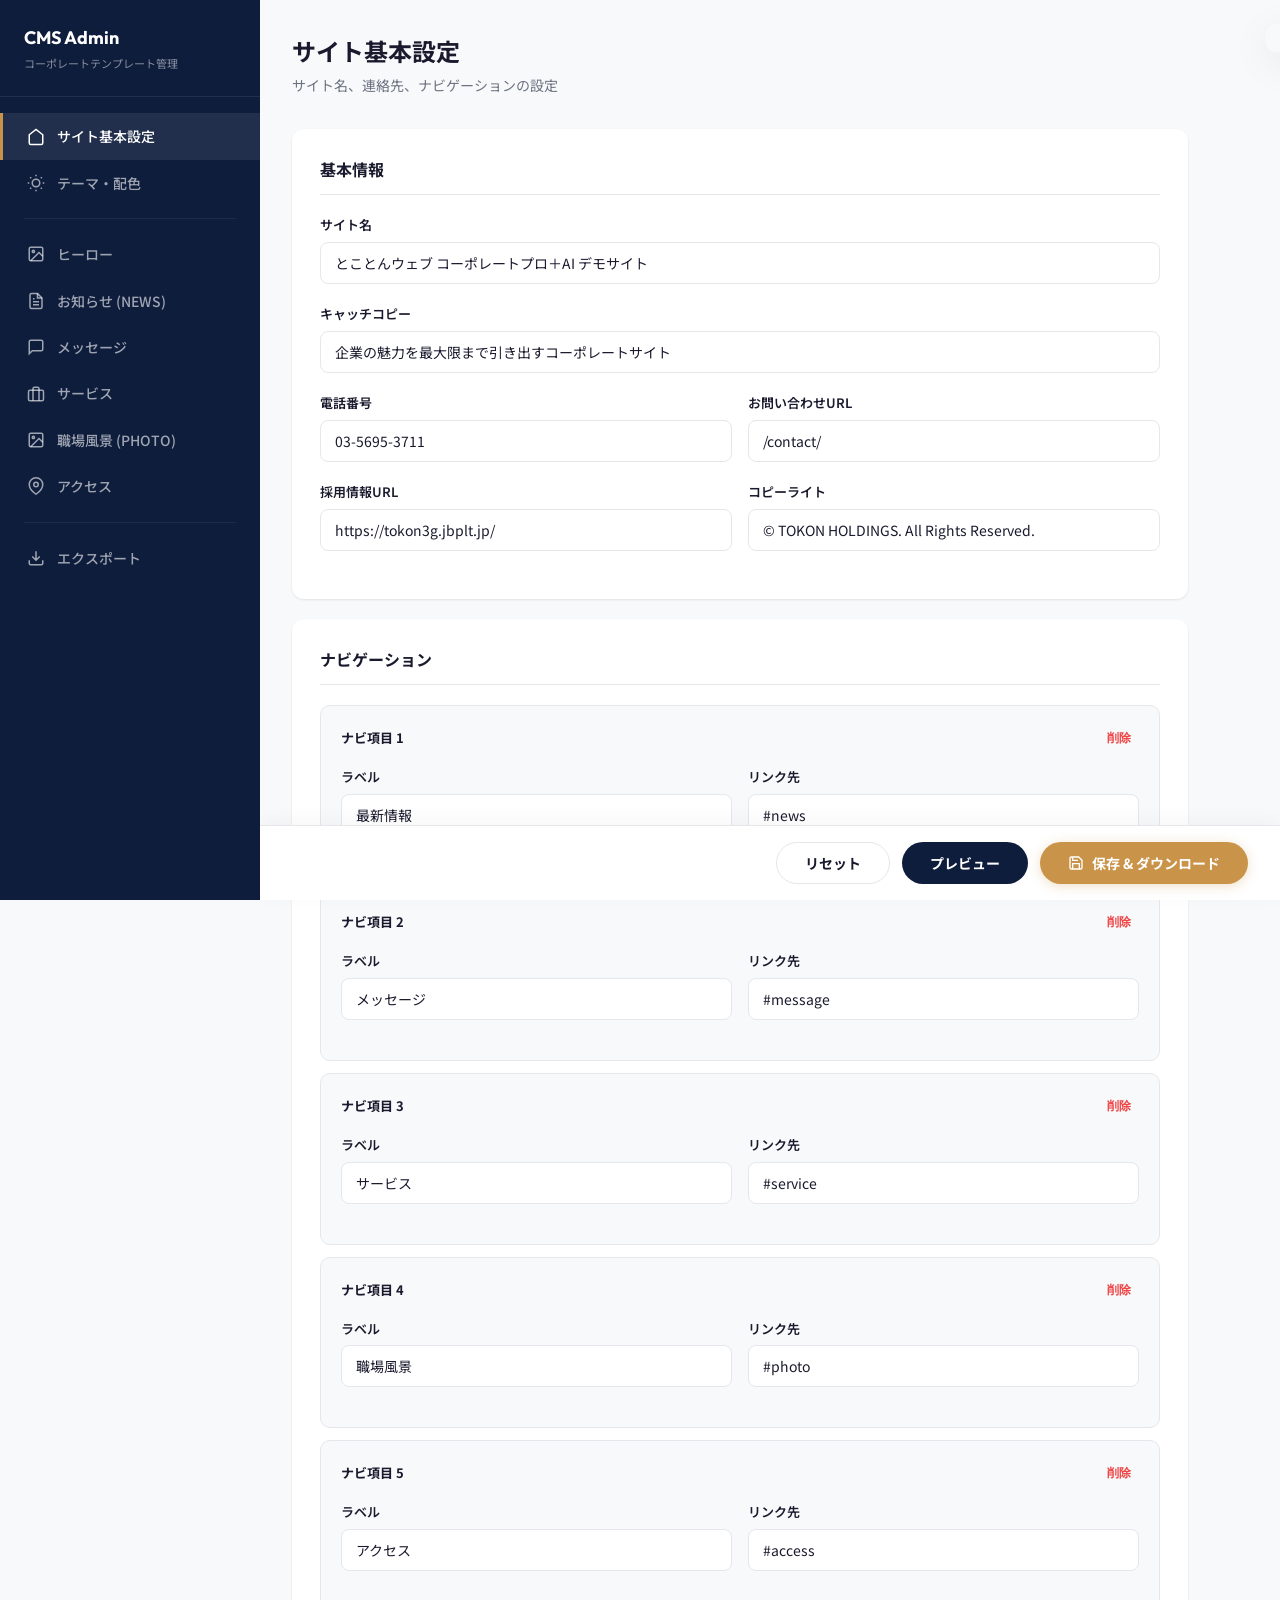
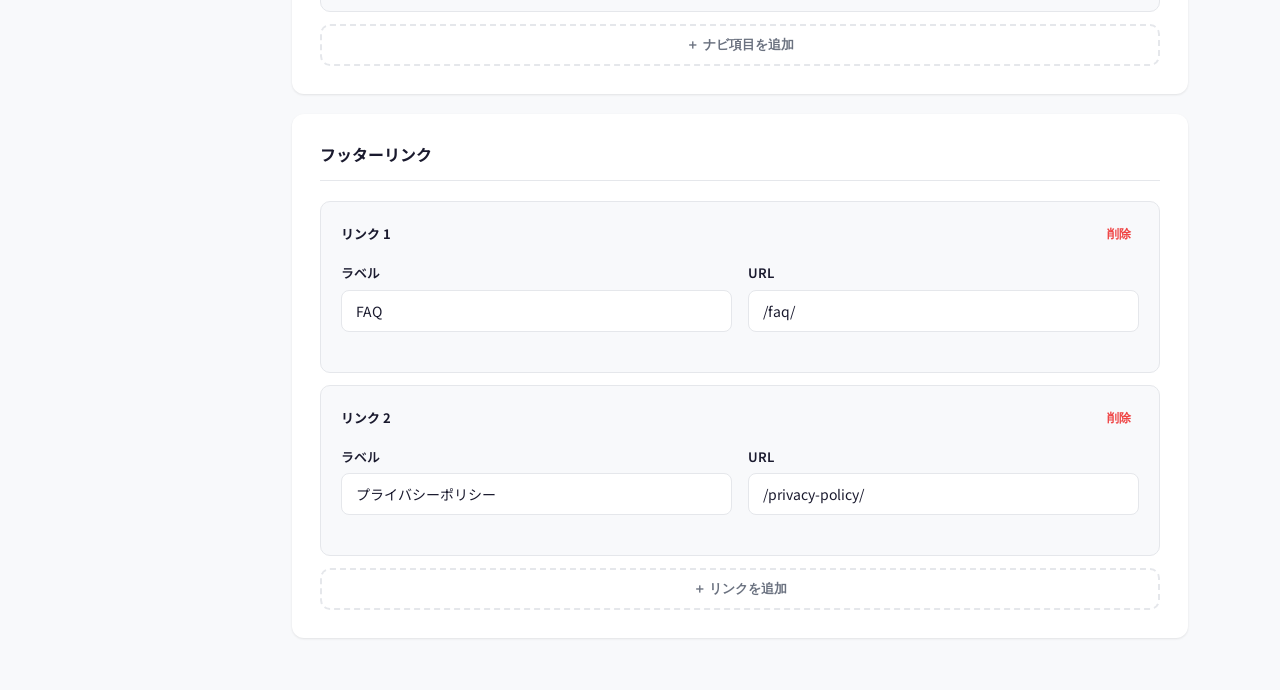
==== admin.html @ 1cb2be64 "Add files via upload" ====
<!DOCTYPE html>
<html lang="ja">
<head>
  <meta charset="UTF-8">
  <meta name="viewport" content="width=device-width, initial-scale=1.0">
  <title>CMS管理画面</title>
  <link rel="preconnect" href="https://fonts.googleapis.com">
  <link href="https://fonts.googleapis.com/css2?family=Outfit:wght@400;500;600;700&family=Noto+Sans+JP:wght@400;500;700&display=swap" rel="stylesheet">
  <style>
    :root {
      --cms-primary: #0f1d3d;
      --cms-accent: #c9944a;
      --cms-accent-light: #e4b87a;
      --cms-bg: #f8f9fb;
      --cms-card: #ffffff;
      --cms-border: #e5e7eb;
      --cms-text: #1a1a2e;
      --cms-text-light: #6b7280;
      --cms-success: #10b981;
      --cms-danger: #ef4444;
      --cms-radius: 12px;
      --cms-shadow: 0 1px 3px rgba(0,0,0,0.06), 0 1px 2px rgba(0,0,0,0.04);
      --cms-shadow-lg: 0 10px 40px rgba(0,0,0,0.08);
      --font: 'Noto Sans JP', sans-serif;
      --font-en: 'Outfit', sans-serif;
    }

    * { margin: 0; padding: 0; box-sizing: border-box; }

    body {
      font-family: var(--font);
      background: var(--cms-bg);
      color: var(--cms-text);
      line-height: 1.6;
    }

    /* Layout */
    .cms {
      display: flex;
      min-height: 100vh;
    }

    /* Sidebar */
    .cms__sidebar {
      width: 260px;
      background: var(--cms-primary);
      color: #fff;
      padding: 24px 0;
      position: fixed;
      top: 0;
      left: 0;
      bottom: 0;
      overflow-y: auto;
      z-index: 100;
    }

    .cms__sidebar-logo {
      padding: 0 24px 24px;
      border-bottom: 1px solid rgba(255,255,255,0.08);
      margin-bottom: 16px;
    }

    .cms__sidebar-logo h1 {
      font-family: var(--font-en);
      font-size: 18px;
      font-weight: 700;
    }

    .cms__sidebar-logo span {
      font-size: 11px;
      color: rgba(255,255,255,0.5);
      display: block;
      margin-top: 2px;
    }

    .cms__nav {
      list-style: none;
    }

    .cms__nav-item {
      display: flex;
      align-items: center;
      gap: 12px;
      padding: 12px 24px;
      color: rgba(255,255,255,0.6);
      font-size: 14px;
      font-weight: 500;
      cursor: pointer;
      transition: all 0.2s;
      border-left: 3px solid transparent;
    }

    .cms__nav-item:hover {
      color: rgba(255,255,255,0.9);
      background: rgba(255,255,255,0.04);
    }

    .cms__nav-item.active {
      color: #fff;
      background: rgba(255,255,255,0.08);
      border-left-color: var(--cms-accent);
    }

    .cms__nav-item svg {
      width: 18px;
      height: 18px;
      flex-shrink: 0;
    }

    .cms__nav-divider {
      height: 1px;
      background: rgba(255,255,255,0.06);
      margin: 12px 24px;
    }

    /* Main content */
    .cms__main {
      flex: 1;
      margin-left: 260px;
      padding: 32px;
      max-width: 960px;
    }

    .cms__page-header {
      margin-bottom: 32px;
    }

    .cms__page-title {
      font-size: 24px;
      font-weight: 700;
      color: var(--cms-text);
    }

    .cms__page-desc {
      font-size: 14px;
      color: var(--cms-text-light);
      margin-top: 4px;
    }

    /* Cards */
    .cms__card {
      background: var(--cms-card);
      border-radius: var(--cms-radius);
      box-shadow: var(--cms-shadow);
      padding: 28px;
      margin-bottom: 20px;
    }

    .cms__card-title {
      font-size: 16px;
      font-weight: 700;
      color: var(--cms-text);
      margin-bottom: 20px;
      padding-bottom: 12px;
      border-bottom: 1px solid var(--cms-border);
      display: flex;
      align-items: center;
      gap: 8px;
    }

    .cms__card-title .badge {
      font-size: 11px;
      font-weight: 600;
      padding: 2px 8px;
      border-radius: 100px;
      background: rgba(201,148,74,0.1);
      color: var(--cms-accent);
    }

    /* Form elements */
    .cms__field {
      margin-bottom: 20px;
    }

    .cms__field:last-child {
      margin-bottom: 0;
    }

    .cms__label {
      display: block;
      font-size: 13px;
      font-weight: 600;
      color: var(--cms-text);
      margin-bottom: 6px;
    }

    .cms__label-hint {
      font-weight: 400;
      color: var(--cms-text-light);
      font-size: 12px;
      margin-left: 8px;
    }

    .cms__input {
      width: 100%;
      padding: 10px 14px;
      border: 1px solid var(--cms-border);
      border-radius: 8px;
      font-family: var(--font);
      font-size: 14px;
      color: var(--cms-text);
      background: #fff;
      transition: border-color 0.2s, box-shadow 0.2s;
      outline: none;
    }

    .cms__input:focus {
      border-color: var(--cms-accent);
      box-shadow: 0 0 0 3px rgba(201,148,74,0.12);
    }

    .cms__input--color {
      padding: 4px;
      width: 60px;
      height: 40px;
      border-radius: 8px;
      cursor: pointer;
    }

    .cms__color-group {
      display: flex;
      align-items: center;
      gap: 12px;
    }

    .cms__color-group .cms__input--text {
      flex: 1;
      font-family: var(--font-en);
      font-size: 13px;
    }

    textarea.cms__input {
      min-height: 100px;
      resize: vertical;
      line-height: 1.8;
    }

    .cms__input-row {
      display: grid;
      grid-template-columns: 1fr 1fr;
      gap: 16px;
    }

    /* Repeater (for lists like news, services, offices) */
    .cms__repeater-item {
      background: var(--cms-bg);
      border: 1px solid var(--cms-border);
      border-radius: 10px;
      padding: 20px;
      margin-bottom: 12px;
      position: relative;
    }

    .cms__repeater-item .cms__repeater-header {
      display: flex;
      justify-content: space-between;
      align-items: center;
      margin-bottom: 16px;
    }

    .cms__repeater-item .cms__repeater-label {
      font-size: 13px;
      font-weight: 700;
      color: var(--cms-text);
    }

    .cms__repeater-remove {
      background: none;
      border: none;
      color: var(--cms-danger);
      font-size: 12px;
      font-weight: 600;
      cursor: pointer;
      padding: 4px 8px;
      border-radius: 6px;
      transition: background 0.2s;
    }

    .cms__repeater-remove:hover {
      background: rgba(239,68,68,0.08);
    }

    .cms__add-btn {
      display: inline-flex;
      align-items: center;
      gap: 6px;
      padding: 10px 20px;
      border: 2px dashed var(--cms-border);
      border-radius: 10px;
      background: none;
      color: var(--cms-text-light);
      font-size: 13px;
      font-weight: 600;
      cursor: pointer;
      transition: all 0.2s;
      width: 100%;
      justify-content: center;
    }

    .cms__add-btn:hover {
      border-color: var(--cms-accent);
      color: var(--cms-accent);
      background: rgba(201,148,74,0.04);
    }

    /* Action buttons */
    .cms__actions {
      position: fixed;
      bottom: 0;
      left: 260px;
      right: 0;
      background: #fff;
      border-top: 1px solid var(--cms-border);
      padding: 16px 32px;
      display: flex;
      gap: 12px;
      justify-content: flex-end;
      z-index: 50;
      box-shadow: 0 -4px 20px rgba(0,0,0,0.04);
    }

    .cms__btn {
      padding: 10px 28px;
      border: none;
      border-radius: 100px;
      font-family: var(--font);
      font-size: 14px;
      font-weight: 700;
      cursor: pointer;
      transition: all 0.2s;
      display: inline-flex;
      align-items: center;
      gap: 8px;
    }

    .cms__btn--primary {
      background: var(--cms-accent);
      color: #fff;
      box-shadow: 0 2px 12px rgba(201,148,74,0.3);
    }

    .cms__btn--primary:hover {
      background: var(--cms-accent-light);
      transform: translateY(-1px);
    }

    .cms__btn--secondary {
      background: var(--cms-primary);
      color: #fff;
    }

    .cms__btn--secondary:hover {
      opacity: 0.9;
    }

    .cms__btn--outline {
      background: #fff;
      color: var(--cms-text);
      border: 1px solid var(--cms-border);
    }

    .cms__btn--outline:hover {
      border-color: var(--cms-text-light);
    }

    /* Toast */
    .cms__toast {
      position: fixed;
      top: 24px;
      right: 24px;
      padding: 14px 24px;
      border-radius: 10px;
      font-size: 14px;
      font-weight: 600;
      z-index: 9999;
      transform: translateX(120%);
      transition: transform 0.3s cubic-bezier(0.34, 1.56, 0.64, 1);
      box-shadow: var(--cms-shadow-lg);
    }

    .cms__toast.is-visible {
      transform: translateX(0);
    }

    .cms__toast--success {
      background: var(--cms-success);
      color: #fff;
    }

    .cms__toast--error {
      background: var(--cms-danger);
      color: #fff;
    }

    /* Page sections (hidden by default) */
    .cms__page {
      display: none;
      padding-bottom: 80px;
    }

    .cms__page.active {
      display: block;
    }

    /* Preview tag */
    .cms__preview-note {
      background: rgba(201,148,74,0.08);
      border: 1px solid rgba(201,148,74,0.2);
      border-radius: 10px;
      padding: 14px 20px;
      font-size: 13px;
      color: var(--cms-accent);
      margin-bottom: 24px;
      display: flex;
      align-items: center;
      gap: 8px;
    }

    /* Responsive */
    @media (max-width: 768px) {
      .cms__sidebar {
        width: 100%;
        position: relative;
        padding: 16px 0;
      }
      .cms__main {
        margin-left: 0;
        padding: 20px;
      }
      .cms__actions {
        left: 0;
      }
      .cms__input-row {
        grid-template-columns: 1fr;
      }
    }
  </style>
</head>
<body>

  <div class="cms">
    <!-- Sidebar -->
    <aside class="cms__sidebar">
      <div class="cms__sidebar-logo">
        <h1>CMS Admin</h1>
        <span>コーポレートテンプレート管理</span>
      </div>
      <ul class="cms__nav" id="cmsNav">
        <li class="cms__nav-item active" data-page="site">
          <svg viewBox="0 0 24 24" fill="none" stroke="currentColor" stroke-width="2"><path d="M3 9l9-7 9 7v11a2 2 0 01-2 2H5a2 2 0 01-2-2z"/></svg>
          サイト基本設定
        </li>
        <li class="cms__nav-item" data-page="theme">
          <svg viewBox="0 0 24 24" fill="none" stroke="currentColor" stroke-width="2"><circle cx="12" cy="12" r="5"/><path d="M12 1v2M12 21v2M4.22 4.22l1.42 1.42M18.36 18.36l1.42 1.42M1 12h2M21 12h2M4.22 19.78l1.42-1.42M18.36 5.64l1.42-1.42"/></svg>
          テーマ・配色
        </li>
        <div class="cms__nav-divider"></div>
        <li class="cms__nav-item" data-page="hero">
          <svg viewBox="0 0 24 24" fill="none" stroke="currentColor" stroke-width="2"><rect x="3" y="3" width="18" height="18" rx="2"/><circle cx="8.5" cy="8.5" r="1.5"/><path d="M21 15l-5-5L5 21"/></svg>
          ヒーロー
        </li>
        <li class="cms__nav-item" data-page="news">
          <svg viewBox="0 0 24 24" fill="none" stroke="currentColor" stroke-width="2"><path d="M14 2H6a2 2 0 00-2 2v16a2 2 0 002 2h12a2 2 0 002-2V8z"/><path d="M14 2v6h6M16 13H8M16 17H8M10 9H8"/></svg>
          お知らせ (NEWS)
        </li>
        <li class="cms__nav-item" data-page="message">
          <svg viewBox="0 0 24 24" fill="none" stroke="currentColor" stroke-width="2"><path d="M21 15a2 2 0 01-2 2H7l-4 4V5a2 2 0 012-2h14a2 2 0 012 2z"/></svg>
          メッセージ
        </li>
        <li class="cms__nav-item" data-page="service">
          <svg viewBox="0 0 24 24" fill="none" stroke="currentColor" stroke-width="2"><rect x="2" y="7" width="20" height="14" rx="2"/><path d="M16 21V5a2 2 0 00-2-2h-4a2 2 0 00-2 2v16"/></svg>
          サービス
        </li>
        <li class="cms__nav-item" data-page="photo">
          <svg viewBox="0 0 24 24" fill="none" stroke="currentColor" stroke-width="2"><rect x="3" y="3" width="18" height="18" rx="2"/><circle cx="8.5" cy="8.5" r="1.5"/><path d="M21 15l-5-5L5 21"/></svg>
          職場風景 (PHOTO)
        </li>
        <li class="cms__nav-item" data-page="access">
          <svg viewBox="0 0 24 24" fill="none" stroke="currentColor" stroke-width="2"><path d="M21 10c0 7-9 13-9 13s-9-6-9-13a9 9 0 0118 0z"/><circle cx="12" cy="10" r="3"/></svg>
          アクセス
        </li>
        <div class="cms__nav-divider"></div>
        <li class="cms__nav-item" data-page="export">
          <svg viewBox="0 0 24 24" fill="none" stroke="currentColor" stroke-width="2"><path d="M21 15v4a2 2 0 01-2 2H5a2 2 0 01-2-2v-4M7 10l5 5 5-5M12 15V3"/></svg>
          エクスポート
        </li>
      </ul>
    </aside>

    <!-- Main Content -->
    <main class="cms__main" id="cmsMain"></main>

    <!-- Action bar -->
    <div class="cms__actions">
      <button class="cms__btn cms__btn--outline" onclick="resetData()">リセット</button>
      <button class="cms__btn cms__btn--secondary" onclick="previewSite()">プレビュー</button>
      <button class="cms__btn cms__btn--primary" onclick="saveData()">
        <svg width="16" height="16" viewBox="0 0 24 24" fill="none" stroke="currentColor" stroke-width="2"><path d="M19 21H5a2 2 0 01-2-2V5a2 2 0 012-2h11l5 5v11a2 2 0 01-2 2z"/><path d="M17 21v-8H7v8M7 3v5h8"/></svg>
        保存 &amp; ダウンロード
      </button>
    </div>
  </div>

  <!-- Toast -->
  <div class="cms__toast" id="toast"></div>

  <script>
    // ==========================================
    // State
    // ==========================================
    let config = {};
    let content = {};

    // ==========================================
    // Init
    // ==========================================
    async function init() {
      try {
        config = await fetch('config.json').then(r => r.json());
        content = await fetch('content.json').then(r => r.json());
      } catch (e) {
        // Defaults if files not found
        config = getDefaultConfig();
        content = getDefaultContent();
      }
      renderCurrentPage();
      initNav();
    }

    function getDefaultConfig() {
      return {
        site: { title: '', tagline: '', phone: '', contactUrl: '', recruitUrl: '', copyright: '' },
        theme: { primaryColor: '#0f1d3d', primaryLight: '#1e3a6e', accentColor: '#c9944a', textColor: '#1a1a2e', bgColor: '#ffffff' },
        nav: [],
        footer: { links: [] }
      };
    }

    function getDefaultContent() {
      return {
        hero: { image: '' },
        news: { titleEn: 'NEWS', titleJa: '最新情報', listUrl: '/news/', items: [] },
        message: { titleEn: 'MESSAGE', titleJa: 'メッセージ', image: '', heading: '', body: '', values: [], buttons: [] },
        service: { titleEn: 'SERVICE', titleJa: 'サービス', items: [] },
        photo: { titleEn: 'PHOTO', titleJa: '職場風景', images: [] },
        access: { titleEn: 'ACCESS', titleJa: 'アクセス', offices: [], note: '' }
      };
    }

    // ==========================================
    // Navigation
    // ==========================================
    function initNav() {
      document.querySelectorAll('.cms__nav-item').forEach(item => {
        item.addEventListener('click', () => {
          document.querySelectorAll('.cms__nav-item').forEach(i => i.classList.remove('active'));
          item.classList.add('active');
          renderCurrentPage();
        });
      });
    }

    function getCurrentPage() {
      const active = document.querySelector('.cms__nav-item.active');
      return active ? active.dataset.page : 'site';
    }

    function renderCurrentPage() {
      const page = getCurrentPage();
      const main = document.getElementById('cmsMain');
      const renderers = {
        site: renderSitePage,
        theme: renderThemePage,
        hero: renderHeroPage,
        news: renderNewsPage,
        message: renderMessagePage,
        service: renderServicePage,
        photo: renderPhotoPage,
        access: renderAccessPage,
        export: renderExportPage
      };
      main.innerHTML = '';
      if (renderers[page]) renderers[page](main);
    }

    // ==========================================
    // Page Renderers
    // ==========================================

    function renderSitePage(el) {
      el.innerHTML = `
        <div class="cms__page-header">
          <h2 class="cms__page-title">サイト基本設定</h2>
          <p class="cms__page-desc">サイト名、連絡先、ナビゲーションの設定</p>
        </div>
        <div class="cms__card">
          <div class="cms__card-title">基本情報</div>
          <div class="cms__field">
            <label class="cms__label">サイト名</label>
            <input class="cms__input" type="text" value="${esc(config.site.title)}" onchange="config.site.title=this.value">
          </div>
          <div class="cms__field">
            <label class="cms__label">キャッチコピー</label>
            <input class="cms__input" type="text" value="${esc(config.site.tagline)}" onchange="config.site.tagline=this.value">
          </div>
          <div class="cms__input-row">
            <div class="cms__field">
              <label class="cms__label">電話番号</label>
              <input class="cms__input" type="text" value="${esc(config.site.phone)}" onchange="config.site.phone=this.value">
            </div>
            <div class="cms__field">
              <label class="cms__label">お問い合わせURL</label>
              <input class="cms__input" type="text" value="${esc(config.site.contactUrl)}" onchange="config.site.contactUrl=this.value">
            </div>
          </div>
          <div class="cms__input-row">
            <div class="cms__field">
              <label class="cms__label">採用情報URL</label>
              <input class="cms__input" type="text" value="${esc(config.site.recruitUrl)}" onchange="config.site.recruitUrl=this.value">
            </div>
            <div class="cms__field">
              <label class="cms__label">コピーライト</label>
              <input class="cms__input" type="text" value="${esc(config.site.copyright)}" onchange="config.site.copyright=this.value">
            </div>
          </div>
        </div>
        <div class="cms__card">
          <div class="cms__card-title">ナビゲーション</div>
          <div id="navRepeater">${config.nav.map((n, i) => navItemHTML(n, i)).join('')}</div>
          <button class="cms__add-btn" onclick="addNavItem()">＋ ナビ項目を追加</button>
        </div>
        <div class="cms__card">
          <div class="cms__card-title">フッターリンク</div>
          <div id="footerRepeater">${config.footer.links.map((l, i) => footerLinkHTML(l, i)).join('')}</div>
          <button class="cms__add-btn" onclick="addFooterLink()">＋ リンクを追加</button>
        </div>
      `;
    }

    function renderThemePage(el) {
      const t = config.theme;
      el.innerHTML = `
        <div class="cms__page-header">
          <h2 class="cms__page-title">テーマ・配色</h2>
          <p class="cms__page-desc">カラーテーマとフォントの設定</p>
        </div>
        <div class="cms__preview-note">
          💡 色を変更すると、サイト全体のテーマカラーが一括で変わります
        </div>
        <div class="cms__card">
          <div class="cms__card-title">メインカラー</div>
          ${colorField('プライマリーカラー', 'primaryColor', t.primaryColor)}
          ${colorField('プライマリー（ライト）', 'primaryLight', t.primaryLight)}
          ${colorField('アクセントカラー', 'accentColor', t.accentColor)}
        </div>
        <div class="cms__card">
          <div class="cms__card-title">テキスト・背景</div>
          ${colorField('テキストカラー', 'textColor', t.textColor)}
          ${colorField('テキスト（サブ）', 'textLight', t.textLight || '#6b7280')}
          ${colorField('背景色', 'bgColor', t.bgColor)}
          ${colorField('背景色（セクション）', 'bgLight', t.bgLight || '#f5f5f5')}
          ${colorField('ダーク背景', 'bgDark', t.bgDark || '#0f1d3d')}
        </div>
      `;
    }

    function renderHeroPage(el) {
      el.innerHTML = `
        <div class="cms__page-header">
          <h2 class="cms__page-title">ヒーローセクション</h2>
          <p class="cms__page-desc">メインビジュアルの画像設定</p>
        </div>
        <div class="cms__card">
          <div class="cms__card-title">ヒーロー画像</div>
          <div class="cms__field">
            <label class="cms__label">画像URL</label>
            <input class="cms__input" type="text" value="${esc(content.hero.image)}" onchange="content.hero.image=this.value">
          </div>
        </div>
      `;
    }

    function renderNewsPage(el) {
      const n = content.news;
      el.innerHTML = `
        <div class="cms__page-header">
          <h2 class="cms__page-title">お知らせ (NEWS)</h2>
          <p class="cms__page-desc">最新情報セクションの管理</p>
        </div>
        <div class="cms__card">
          <div class="cms__card-title">セクション設定</div>
          <div class="cms__input-row">
            <div class="cms__field">
              <label class="cms__label">英語タイトル</label>
              <input class="cms__input" type="text" value="${esc(n.titleEn)}" onchange="content.news.titleEn=this.value">
            </div>
            <div class="cms__field">
              <label class="cms__label">日本語タイトル</label>
              <input class="cms__input" type="text" value="${esc(n.titleJa)}" onchange="content.news.titleJa=this.value">
            </div>
          </div>
          <div class="cms__field">
            <label class="cms__label">一覧ページURL</label>
            <input class="cms__input" type="text" value="${esc(n.listUrl)}" onchange="content.news.listUrl=this.value">
          </div>
        </div>
        <div class="cms__card">
          <div class="cms__card-title">お知らせ一覧</div>
          <div id="newsRepeater">${n.items.map((item, i) => newsItemHTML(item, i)).join('')}</div>
          <button class="cms__add-btn" onclick="addNewsItem()">＋ お知らせを追加</button>
        </div>
      `;
    }

    function renderMessagePage(el) {
      const m = content.message;
      el.innerHTML = `
        <div class="cms__page-header">
          <h2 class="cms__page-title">メッセージ</h2>
          <p class="cms__page-desc">代表メッセージ・Vision・Missionの編集</p>
        </div>
        <div class="cms__card">
          <div class="cms__card-title">セクション設定</div>
          <div class="cms__input-row">
            <div class="cms__field">
              <label class="cms__label">英語タイトル</label>
              <input class="cms__input" type="text" value="${esc(m.titleEn)}" onchange="content.message.titleEn=this.value">
            </div>
            <div class="cms__field">
              <label class="cms__label">日本語タイトル</label>
              <input class="cms__input" type="text" value="${esc(m.titleJa)}" onchange="content.message.titleJa=this.value">
            </div>
          </div>
        </div>
        <div class="cms__card">
          <div class="cms__card-title">メッセージ本文</div>
          <div class="cms__field">
            <label class="cms__label">画像URL</label>
            <input class="cms__input" type="text" value="${esc(m.image)}" onchange="content.message.image=this.value">
          </div>
          <div class="cms__field">
            <label class="cms__label">見出し</label>
            <input class="cms__input" type="text" value="${esc(m.heading)}" onchange="content.message.heading=this.value">
          </div>
          <div class="cms__field">
            <label class="cms__label">本文 <span class="cms__label-hint">改行で段落分け</span></label>
            <textarea class="cms__input" onchange="content.message.body=this.value">${esc(m.body)}</textarea>
          </div>
        </div>
        <div class="cms__card">
          <div class="cms__card-title">Vision / Mission</div>
          <div id="valuesRepeater">${m.values.map((v, i) => valueItemHTML(v, i)).join('')}</div>
          <button class="cms__add-btn" onclick="addValueItem()">＋ 項目を追加</button>
        </div>
        <div class="cms__card">
          <div class="cms__card-title">ボタン</div>
          <div id="msgBtnRepeater">${m.buttons.map((b, i) => msgBtnHTML(b, i)).join('')}</div>
          <button class="cms__add-btn" onclick="addMsgBtn()">＋ ボタンを追加</button>
        </div>
      `;
    }

    function renderServicePage(el) {
      const s = content.service;
      el.innerHTML = `
        <div class="cms__page-header">
          <h2 class="cms__page-title">サービス</h2>
          <p class="cms__page-desc">サービスカードの管理</p>
        </div>
        <div class="cms__card">
          <div class="cms__card-title">セクション設定</div>
          <div class="cms__input-row">
            <div class="cms__field">
              <label class="cms__label">英語タイトル</label>
              <input class="cms__input" type="text" value="${esc(s.titleEn)}" onchange="content.service.titleEn=this.value">
            </div>
            <div class="cms__field">
              <label class="cms__label">日本語タイトル</label>
              <input class="cms__input" type="text" value="${esc(s.titleJa)}" onchange="content.service.titleJa=this.value">
            </div>
          </div>
        </div>
        <div class="cms__card">
          <div class="cms__card-title">サービス一覧</div>
          <div id="serviceRepeater">${s.items.map((item, i) => serviceItemHTML(item, i)).join('')}</div>
          <button class="cms__add-btn" onclick="addServiceItem()">＋ サービスを追加</button>
        </div>
      `;
    }

    function renderPhotoPage(el) {
      const p = content.photo;
      el.innerHTML = `
        <div class="cms__page-header">
          <h2 class="cms__page-title">職場風景 (PHOTO)</h2>
          <p class="cms__page-desc">ギャラリー画像の管理</p>
        </div>
        <div class="cms__card">
          <div class="cms__card-title">セクション設定</div>
          <div class="cms__input-row">
            <div class="cms__field">
              <label class="cms__label">英語タイトル</label>
              <input class="cms__input" type="text" value="${esc(p.titleEn)}" onchange="content.photo.titleEn=this.value">
            </div>
            <div class="cms__field">
              <label class="cms__label">日本語タイトル</label>
              <input class="cms__input" type="text" value="${esc(p.titleJa)}" onchange="content.photo.titleJa=this.value">
            </div>
          </div>
        </div>
        <div class="cms__card">
          <div class="cms__card-title">写真一覧</div>
          <div id="photoRepeater">${p.images.map((img, i) => photoItemHTML(img, i)).join('')}</div>
          <button class="cms__add-btn" onclick="addPhotoItem()">＋ 写真を追加</button>
        </div>
      `;
    }

    function renderAccessPage(el) {
      const a = content.access;
      el.innerHTML = `
        <div class="cms__page-header">
          <h2 class="cms__page-title">アクセス</h2>
          <p class="cms__page-desc">オフィス情報とマップの管理</p>
        </div>
        <div class="cms__card">
          <div class="cms__card-title">セクション設定</div>
          <div class="cms__input-row">
            <div class="cms__field">
              <label class="cms__label">英語タイトル</label>
              <input class="cms__input" type="text" value="${esc(a.titleEn)}" onchange="content.access.titleEn=this.value">
            </div>
            <div class="cms__field">
              <label class="cms__label">日本語タイトル</label>
              <input class="cms__input" type="text" value="${esc(a.titleJa)}" onchange="content.access.titleJa=this.value">
            </div>
          </div>
          <div class="cms__field">
            <label class="cms__label">注意書き</label>
            <textarea class="cms__input" onchange="content.access.note=this.value">${esc(a.note)}</textarea>
          </div>
        </div>
        <div class="cms__card">
          <div class="cms__card-title">オフィス一覧</div>
          <div id="accessRepeater">${a.offices.map((o, i) => officeItemHTML(o, i)).join('')}</div>
          <button class="cms__add-btn" onclick="addOfficeItem()">＋ オフィスを追加</button>
        </div>
      `;
    }

    function renderExportPage(el) {
      el.innerHTML = `
        <div class="cms__page-header">
          <h2 class="cms__page-title">エクスポート</h2>
          <p class="cms__page-desc">編集した設定をJSON形式でダウンロード</p>
        </div>
        <div class="cms__card">
          <div class="cms__card-title">config.json <span class="badge">サイト設定</span></div>
          <pre style="background:#f0f2f5;padding:16px;border-radius:8px;font-size:12px;overflow-x:auto;max-height:300px;font-family:'Outfit',monospace;">${esc(JSON.stringify(config, null, 2))}</pre>
          <br>
          <button class="cms__btn cms__btn--outline" onclick="downloadJSON('config.json', config)">config.json をダウンロード</button>
        </div>
        <div class="cms__card">
          <div class="cms__card-title">content.json <span class="badge">コンテンツ</span></div>
          <pre style="background:#f0f2f5;padding:16px;border-radius:8px;font-size:12px;overflow-x:auto;max-height:300px;font-family:'Outfit',monospace;">${esc(JSON.stringify(content, null, 2))}</pre>
          <br>
          <button class="cms__btn cms__btn--outline" onclick="downloadJSON('content.json', content)">content.json をダウンロード</button>
        </div>
      `;
    }

    // ==========================================
    // Repeater HTML generators
    // ==========================================
    function navItemHTML(item, i) {
      return `<div class="cms__repeater-item">
        <div class="cms__repeater-header">
          <span class="cms__repeater-label">ナビ項目 ${i + 1}</span>
          <button class="cms__repeater-remove" onclick="removeNavItem(${i})">削除</button>
        </div>
        <div class="cms__input-row">
          <div class="cms__field"><label class="cms__label">ラベル</label><input class="cms__input" value="${esc(item.label)}" onchange="config.nav[${i}].label=this.value"></div>
          <div class="cms__field"><label class="cms__label">リンク先</label><input class="cms__input" value="${esc(item.href)}" onchange="config.nav[${i}].href=this.value"></div>
        </div>
      </div>`;
    }

    function footerLinkHTML(item, i) {
      return `<div class="cms__repeater-item">
        <div class="cms__repeater-header">
          <span class="cms__repeater-label">リンク ${i + 1}</span>
          <button class="cms__repeater-remove" onclick="removeFooterLink(${i})">削除</button>
        </div>
        <div class="cms__input-row">
          <div class="cms__field"><label class="cms__label">ラベル</label><input class="cms__input" value="${esc(item.label)}" onchange="config.footer.links[${i}].label=this.value"></div>
          <div class="cms__field"><label class="cms__label">URL</label><input class="cms__input" value="${esc(item.href)}" onchange="config.footer.links[${i}].href=this.value"></div>
        </div>
      </div>`;
    }

    function newsItemHTML(item, i) {
      return `<div class="cms__repeater-item">
        <div class="cms__repeater-header">
          <span class="cms__repeater-label">お知らせ ${i + 1}</span>
          <button class="cms__repeater-remove" onclick="removeNewsItem(${i})">削除</button>
        </div>
        <div class="cms__input-row">
          <div class="cms__field"><label class="cms__label">日付</label><input class="cms__input" value="${esc(item.date)}" onchange="content.news.items[${i}].date=this.value"></div>
          <div class="cms__field"><label class="cms__label">URL</label><input class="cms__input" value="${esc(item.url)}" onchange="content.news.items[${i}].url=this.value"></div>
        </div>
        <div class="cms__field"><label class="cms__label">タイトル</label><input class="cms__input" value="${esc(item.title)}" onchange="content.news.items[${i}].title=this.value"></div>
      </div>`;
    }

    function valueItemHTML(item, i) {
      return `<div class="cms__repeater-item">
        <div class="cms__repeater-header">
          <span class="cms__repeater-label">${item.titleEn || '項目 ' + (i + 1)}</span>
          <button class="cms__repeater-remove" onclick="removeValueItem(${i})">削除</button>
        </div>
        <div class="cms__input-row">
          <div class="cms__field"><label class="cms__label">英語タイトル</label><input class="cms__input" value="${esc(item.titleEn)}" onchange="content.message.values[${i}].titleEn=this.value"></div>
          <div class="cms__field"><label class="cms__label">日本語タイトル</label><input class="cms__input" value="${esc(item.titleJa)}" onchange="content.message.values[${i}].titleJa=this.value"></div>
        </div>
        <div class="cms__field"><label class="cms__label">キャッチ</label><input class="cms__input" value="${esc(item.catch)}" onchange="content.message.values[${i}].catch=this.value"></div>
        <div class="cms__field"><label class="cms__label">本文</label><textarea class="cms__input" onchange="content.message.values[${i}].body=this.value">${esc(item.body)}</textarea></div>
      </div>`;
    }

    function msgBtnHTML(item, i) {
      return `<div class="cms__repeater-item">
        <div class="cms__repeater-header">
          <span class="cms__repeater-label">ボタン ${i + 1}</span>
          <button class="cms__repeater-remove" onclick="removeMsgBtn(${i})">削除</button>
        </div>
        <div class="cms__input-row">
          <div class="cms__field"><label class="cms__label">ラベル</label><input class="cms__input" value="${esc(item.label)}" onchange="content.message.buttons[${i}].label=this.value"></div>
          <div class="cms__field"><label class="cms__label">URL</label><input class="cms__input" value="${esc(item.url)}" onchange="content.message.buttons[${i}].url=this.value"></div>
        </div>
      </div>`;
    }

    function serviceItemHTML(item, i) {
      return `<div class="cms__repeater-item">
        <div class="cms__repeater-header">
          <span class="cms__repeater-label">${item.title || 'サービス ' + (i + 1)}</span>
          <button class="cms__repeater-remove" onclick="removeServiceItem(${i})">削除</button>
        </div>
        <div class="cms__field"><label class="cms__label">タイトル</label><input class="cms__input" value="${esc(item.title)}" onchange="content.service.items[${i}].title=this.value"></div>
        <div class="cms__field"><label class="cms__label">画像URL</label><input class="cms__input" value="${esc(item.image)}" onchange="content.service.items[${i}].image=this.value"></div>
        <div class="cms__field"><label class="cms__label">説明文</label><textarea class="cms__input" onchange="content.service.items[${i}].body=this.value">${esc(item.body)}</textarea></div>
        <div class="cms__input-row">
          <div class="cms__field"><label class="cms__label">リンクURL</label><input class="cms__input" value="${esc(item.url)}" onchange="content.service.items[${i}].url=this.value"></div>
          <div class="cms__field"><label class="cms__label">リンクテキスト</label><input class="cms__input" value="${esc(item.linkText)}" onchange="content.service.items[${i}].linkText=this.value"></div>
        </div>
      </div>`;
    }

    function photoItemHTML(src, i) {
      return `<div class="cms__repeater-item">
        <div class="cms__repeater-header">
          <span class="cms__repeater-label">写真 ${i + 1}</span>
          <button class="cms__repeater-remove" onclick="removePhotoItem(${i})">削除</button>
        </div>
        <div class="cms__field"><label class="cms__label">画像URL</label><input class="cms__input" value="${esc(src)}" onchange="content.photo.images[${i}]=this.value"></div>
      </div>`;
    }

    function officeItemHTML(item, i) {
      return `<div class="cms__repeater-item">
        <div class="cms__repeater-header">
          <span class="cms__repeater-label">${item.name || 'オフィス ' + (i + 1)}${item.isMain ? ' ★本社' : ''}</span>
          <button class="cms__repeater-remove" onclick="removeOfficeItem(${i})">削除</button>
        </div>
        <div class="cms__input-row">
          <div class="cms__field"><label class="cms__label">名称</label><input class="cms__input" value="${esc(item.name)}" onchange="content.access.offices[${i}].name=this.value"></div>
          <div class="cms__field"><label class="cms__label">本社？</label>
            <select class="cms__input" onchange="content.access.offices[${i}].isMain=(this.value==='true')">
              <option value="true"${item.isMain ? ' selected' : ''}>はい（大きく表示）</option>
              <option value="false"${!item.isMain ? ' selected' : ''}>いいえ</option>
            </select>
          </div>
        </div>
        <div class="cms__field"><label class="cms__label">住所</label><input class="cms__input" value="${esc(item.address)}" onchange="content.access.offices[${i}].address=this.value"></div>
        <div class="cms__field"><label class="cms__label">Google Map リンク</label><input class="cms__input" value="${esc(item.mapUrl || '')}" onchange="content.access.offices[${i}].mapUrl=this.value"></div>
        <div class="cms__field"><label class="cms__label">Google Map 埋め込みURL <span class="cms__label-hint">iframe用</span></label><input class="cms__input" value="${esc(item.mapEmbed || '')}" onchange="content.access.offices[${i}].mapEmbed=this.value"></div>
      </div>`;
    }

    // ==========================================
    // Repeater Actions
    // ==========================================
    function addNavItem() { config.nav.push({ label: '', href: '#' }); renderCurrentPage(); }
    function removeNavItem(i) { config.nav.splice(i, 1); renderCurrentPage(); }
    function addFooterLink() { config.footer.links.push({ label: '', href: '' }); renderCurrentPage(); }
    function removeFooterLink(i) { config.footer.links.splice(i, 1); renderCurrentPage(); }
    function addNewsItem() { content.news.items.push({ date: '', title: '', url: '#' }); renderCurrentPage(); }
    function removeNewsItem(i) { content.news.items.splice(i, 1); renderCurrentPage(); }
    function addValueItem() { content.message.values.push({ titleEn: '', titleJa: '', catch: '', body: '' }); renderCurrentPage(); }
    function removeValueItem(i) { content.message.values.splice(i, 1); renderCurrentPage(); }
    function addMsgBtn() { content.message.buttons.push({ label: '', url: '' }); renderCurrentPage(); }
    function removeMsgBtn(i) { content.message.buttons.splice(i, 1); renderCurrentPage(); }
    function addServiceItem() { content.service.items.push({ title: '', image: '', body: '', url: '#', linkText: '詳細を見る' }); renderCurrentPage(); }
    function removeServiceItem(i) { content.service.items.splice(i, 1); renderCurrentPage(); }
    function addPhotoItem() { content.photo.images.push(''); renderCurrentPage(); }
    function removePhotoItem(i) { content.photo.images.splice(i, 1); renderCurrentPage(); }
    function addOfficeItem() { content.access.offices.push({ name: '', address: '', mapUrl: '', mapEmbed: '', isMain: false }); renderCurrentPage(); }
    function removeOfficeItem(i) { content.access.offices.splice(i, 1); renderCurrentPage(); }

    // ==========================================
    // Color field helper
    // ==========================================
    function colorField(label, key, value) {
      return `<div class="cms__field">
        <label class="cms__label">${label}</label>
        <div class="cms__color-group">
          <input class="cms__input cms__input--color" type="color" value="${value}" onchange="config.theme.${key}=this.value; this.nextElementSibling.value=this.value">
          <input class="cms__input cms__input--text" type="text" value="${value}" onchange="config.theme.${key}=this.value; this.previousElementSibling.value=this.value">
        </div>
      </div>`;
    }

    // ==========================================
    // Actions
    // ==========================================
    function saveData() {
      downloadJSON('config.json', config);
      setTimeout(() => downloadJSON('content.json', content), 300);
      showToast('JSONファイルをダウンロードしました！', 'success');
    }

    function resetData() {
      if (confirm('変更をリセットしますか？元のJSONファイルを再読み込みします。')) {
        init();
        showToast('リセットしました', 'success');
      }
    }

    function previewSite() {
      window.open('index.html', '_blank');
    }

    function downloadJSON(filename, data) {
      const blob = new Blob([JSON.stringify(data, null, 2)], { type: 'application/json' });
      const url = URL.createObjectURL(blob);
      const a = document.createElement('a');
      a.href = url;
      a.download = filename;
      a.click();
      URL.revokeObjectURL(url);
    }

    function showToast(message, type = 'success') {
      const toast = document.getElementById('toast');
      toast.textContent = message;
      toast.className = `cms__toast cms__toast--${type} is-visible`;
      setTimeout(() => { toast.classList.remove('is-visible'); }, 3000);
    }

    // ==========================================
    // Utils
    // ==========================================
    function esc(str) {
      if (str == null) return '';
      return String(str).replace(/&/g, '&amp;').replace(/</g, '&lt;').replace(/>/g, '&gt;').replace(/"/g, '&quot;');
    }

    // Go!
    init();
  </script>
</body>
</html>
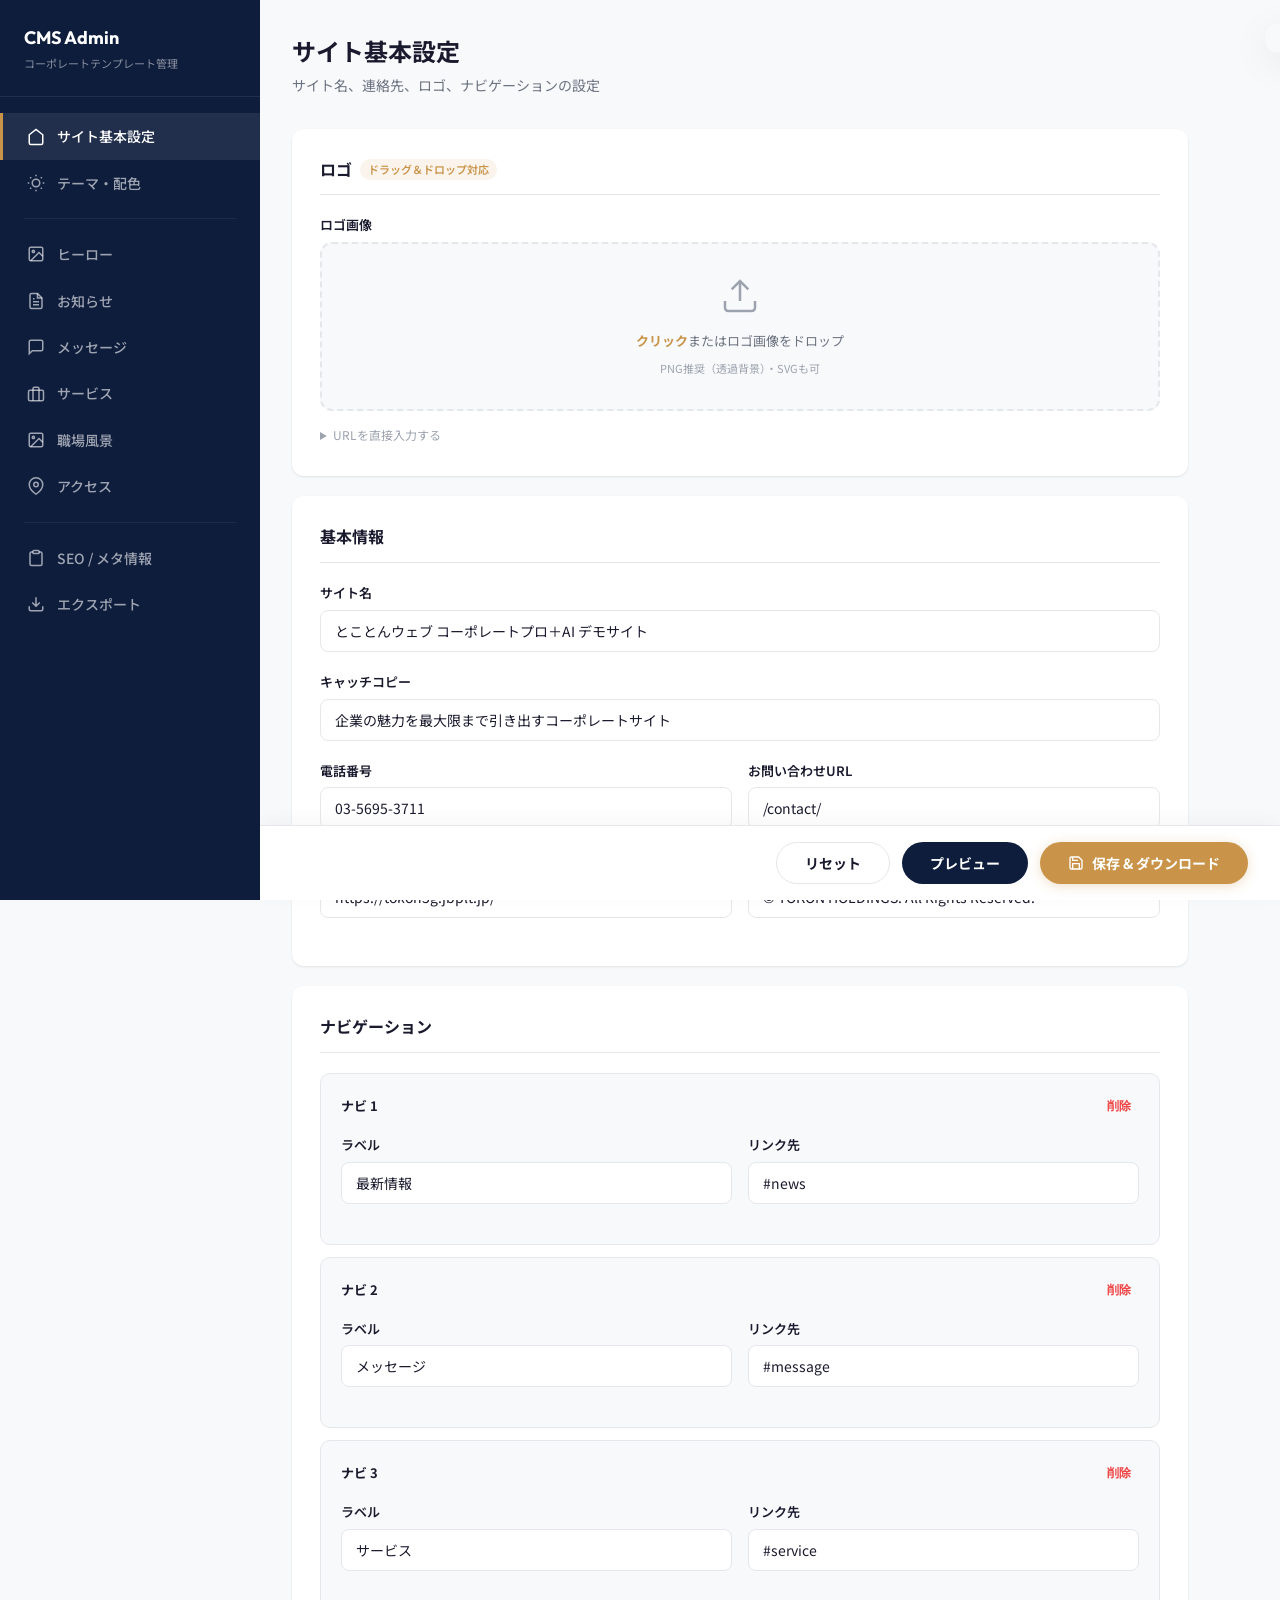
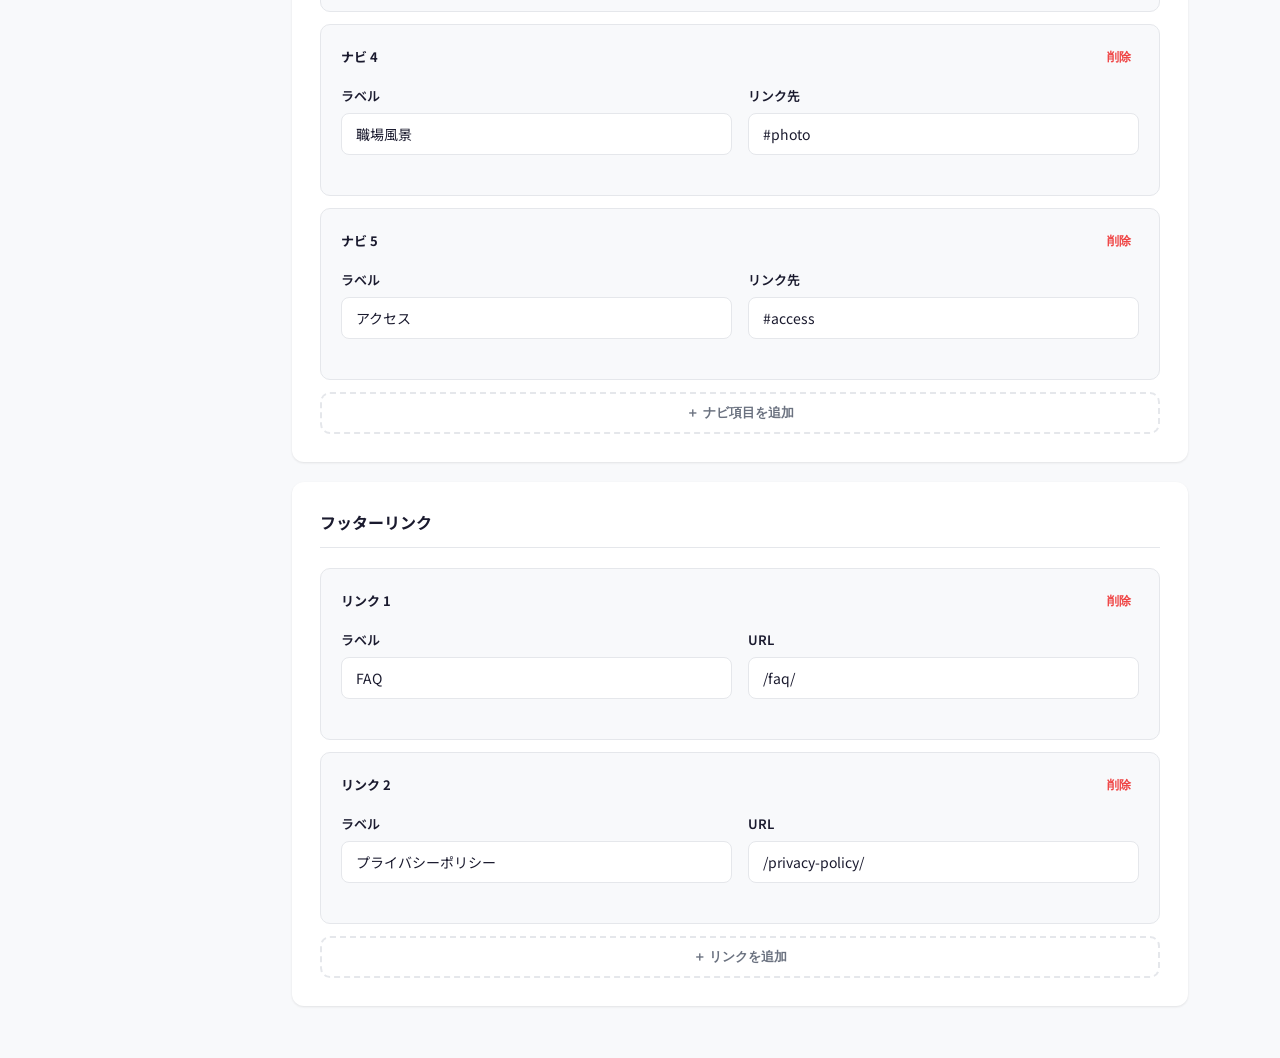
==== commit f365c1d6: "Add files via upload" ====
--- a/admin.html
+++ b/admin.html
@@ -16,1057 +16,840 @@
       --cms-border: #e5e7eb;
       --cms-text: #1a1a2e;
       --cms-text-light: #6b7280;
+      --cms-text-muted: #9ca3af;
       --cms-success: #10b981;
       --cms-danger: #ef4444;
+      --cms-info: #3b82f6;
       --cms-radius: 12px;
       --cms-shadow: 0 1px 3px rgba(0,0,0,0.06), 0 1px 2px rgba(0,0,0,0.04);
       --cms-shadow-lg: 0 10px 40px rgba(0,0,0,0.08);
       --font: 'Noto Sans JP', sans-serif;
       --font-en: 'Outfit', sans-serif;
     }
-
     * { margin: 0; padding: 0; box-sizing: border-box; }
-
-    body {
-      font-family: var(--font);
-      background: var(--cms-bg);
-      color: var(--cms-text);
-      line-height: 1.6;
-    }
-
-    /* Layout */
-    .cms {
-      display: flex;
-      min-height: 100vh;
-    }
-
-    /* Sidebar */
+    body { font-family: var(--font); background: var(--cms-bg); color: var(--cms-text); line-height: 1.6; }
+
+    /* === LAYOUT === */
+    .cms { display: flex; min-height: 100vh; }
+
     .cms__sidebar {
-      width: 260px;
-      background: var(--cms-primary);
-      color: #fff;
-      padding: 24px 0;
-      position: fixed;
-      top: 0;
-      left: 0;
-      bottom: 0;
-      overflow-y: auto;
-      z-index: 100;
-    }
-
-    .cms__sidebar-logo {
-      padding: 0 24px 24px;
-      border-bottom: 1px solid rgba(255,255,255,0.08);
-      margin-bottom: 16px;
-    }
-
-    .cms__sidebar-logo h1 {
-      font-family: var(--font-en);
-      font-size: 18px;
-      font-weight: 700;
-    }
-
-    .cms__sidebar-logo span {
-      font-size: 11px;
-      color: rgba(255,255,255,0.5);
-      display: block;
-      margin-top: 2px;
-    }
-
-    .cms__nav {
-      list-style: none;
-    }
-
+      width: 260px; background: var(--cms-primary); color: #fff;
+      padding: 24px 0; position: fixed; top: 0; left: 0; bottom: 0;
+      overflow-y: auto; z-index: 100;
+    }
+    .cms__sidebar-logo { padding: 0 24px 24px; border-bottom: 1px solid rgba(255,255,255,0.08); margin-bottom: 16px; }
+    .cms__sidebar-logo h1 { font-family: var(--font-en); font-size: 18px; font-weight: 700; }
+    .cms__sidebar-logo span { font-size: 11px; color: rgba(255,255,255,0.5); display: block; margin-top: 2px; }
+
+    .cms__nav { list-style: none; }
     .cms__nav-item {
-      display: flex;
-      align-items: center;
-      gap: 12px;
-      padding: 12px 24px;
-      color: rgba(255,255,255,0.6);
-      font-size: 14px;
-      font-weight: 500;
-      cursor: pointer;
-      transition: all 0.2s;
-      border-left: 3px solid transparent;
-    }
-
-    .cms__nav-item:hover {
-      color: rgba(255,255,255,0.9);
-      background: rgba(255,255,255,0.04);
-    }
-
-    .cms__nav-item.active {
-      color: #fff;
-      background: rgba(255,255,255,0.08);
-      border-left-color: var(--cms-accent);
-    }
-
-    .cms__nav-item svg {
-      width: 18px;
-      height: 18px;
-      flex-shrink: 0;
-    }
-
-    .cms__nav-divider {
-      height: 1px;
-      background: rgba(255,255,255,0.06);
-      margin: 12px 24px;
-    }
-
-    /* Main content */
-    .cms__main {
-      flex: 1;
-      margin-left: 260px;
-      padding: 32px;
-      max-width: 960px;
-    }
-
-    .cms__page-header {
-      margin-bottom: 32px;
-    }
-
-    .cms__page-title {
-      font-size: 24px;
-      font-weight: 700;
-      color: var(--cms-text);
-    }
-
-    .cms__page-desc {
-      font-size: 14px;
-      color: var(--cms-text-light);
-      margin-top: 4px;
-    }
-
-    /* Cards */
-    .cms__card {
-      background: var(--cms-card);
-      border-radius: var(--cms-radius);
-      box-shadow: var(--cms-shadow);
-      padding: 28px;
-      margin-bottom: 20px;
-    }
-
+      display: flex; align-items: center; gap: 12px; padding: 12px 24px;
+      color: rgba(255,255,255,0.6); font-size: 14px; font-weight: 500;
+      cursor: pointer; transition: all 0.2s; border-left: 3px solid transparent;
+    }
+    .cms__nav-item:hover { color: rgba(255,255,255,0.9); background: rgba(255,255,255,0.04); }
+    .cms__nav-item.active { color: #fff; background: rgba(255,255,255,0.08); border-left-color: var(--cms-accent); }
+    .cms__nav-item svg { width: 18px; height: 18px; flex-shrink: 0; }
+    .cms__nav-divider { height: 1px; background: rgba(255,255,255,0.06); margin: 12px 24px; }
+
+    .cms__main { flex: 1; margin-left: 260px; padding: 32px; max-width: 960px; }
+    .cms__page-header { margin-bottom: 32px; }
+    .cms__page-title { font-size: 24px; font-weight: 700; }
+    .cms__page-desc { font-size: 14px; color: var(--cms-text-light); margin-top: 4px; }
+
+    /* === CARDS === */
+    .cms__card { background: var(--cms-card); border-radius: var(--cms-radius); box-shadow: var(--cms-shadow); padding: 28px; margin-bottom: 20px; }
     .cms__card-title {
-      font-size: 16px;
-      font-weight: 700;
-      color: var(--cms-text);
-      margin-bottom: 20px;
-      padding-bottom: 12px;
-      border-bottom: 1px solid var(--cms-border);
-      display: flex;
-      align-items: center;
-      gap: 8px;
-    }
-
-    .cms__card-title .badge {
-      font-size: 11px;
-      font-weight: 600;
-      padding: 2px 8px;
-      border-radius: 100px;
-      background: rgba(201,148,74,0.1);
-      color: var(--cms-accent);
-    }
-
-    /* Form elements */
-    .cms__field {
-      margin-bottom: 20px;
-    }
-
-    .cms__field:last-child {
-      margin-bottom: 0;
-    }
-
-    .cms__label {
-      display: block;
-      font-size: 13px;
-      font-weight: 600;
-      color: var(--cms-text);
-      margin-bottom: 6px;
-    }
-
-    .cms__label-hint {
-      font-weight: 400;
-      color: var(--cms-text-light);
-      font-size: 12px;
-      margin-left: 8px;
-    }
+      font-size: 16px; font-weight: 700; margin-bottom: 20px; padding-bottom: 12px;
+      border-bottom: 1px solid var(--cms-border); display: flex; align-items: center; gap: 8px;
+    }
+    .badge { font-size: 11px; font-weight: 600; padding: 2px 8px; border-radius: 100px; background: rgba(201,148,74,0.1); color: var(--cms-accent); }
+
+    /* === FORM === */
+    .cms__field { margin-bottom: 20px; }
+    .cms__field:last-child { margin-bottom: 0; }
+    .cms__label { display: block; font-size: 13px; font-weight: 600; margin-bottom: 6px; }
+    .cms__label-hint { font-weight: 400; color: var(--cms-text-light); font-size: 12px; margin-left: 8px; }
 
     .cms__input {
-      width: 100%;
-      padding: 10px 14px;
-      border: 1px solid var(--cms-border);
-      border-radius: 8px;
-      font-family: var(--font);
-      font-size: 14px;
-      color: var(--cms-text);
-      background: #fff;
-      transition: border-color 0.2s, box-shadow 0.2s;
-      outline: none;
-    }
-
-    .cms__input:focus {
-      border-color: var(--cms-accent);
-      box-shadow: 0 0 0 3px rgba(201,148,74,0.12);
-    }
-
-    .cms__input--color {
-      padding: 4px;
-      width: 60px;
-      height: 40px;
-      border-radius: 8px;
-      cursor: pointer;
-    }
-
-    .cms__color-group {
-      display: flex;
-      align-items: center;
-      gap: 12px;
-    }
-
-    .cms__color-group .cms__input--text {
-      flex: 1;
-      font-family: var(--font-en);
-      font-size: 13px;
-    }
-
-    textarea.cms__input {
-      min-height: 100px;
-      resize: vertical;
-      line-height: 1.8;
-    }
-
-    .cms__input-row {
-      display: grid;
-      grid-template-columns: 1fr 1fr;
-      gap: 16px;
-    }
-
-    /* Repeater (for lists like news, services, offices) */
+      width: 100%; padding: 10px 14px; border: 1px solid var(--cms-border); border-radius: 8px;
+      font-family: var(--font); font-size: 14px; color: var(--cms-text); background: #fff;
+      transition: border-color 0.2s, box-shadow 0.2s; outline: none;
+    }
+    .cms__input:focus { border-color: var(--cms-accent); box-shadow: 0 0 0 3px rgba(201,148,74,0.12); }
+    textarea.cms__input { min-height: 100px; resize: vertical; line-height: 1.8; }
+    select.cms__input { cursor: pointer; }
+    .cms__input-row { display: grid; grid-template-columns: 1fr 1fr; gap: 16px; }
+
+    /* === DRAG & DROP IMAGE === */
+    .cms__dropzone {
+      border: 2px dashed var(--cms-border); border-radius: 12px; padding: 32px 20px;
+      text-align: center; cursor: pointer; transition: all 0.25s; position: relative;
+      background: var(--cms-bg); min-height: 120px; display: flex; flex-direction: column;
+      align-items: center; justify-content: center; gap: 8px;
+    }
+    .cms__dropzone:hover, .cms__dropzone.dragover {
+      border-color: var(--cms-accent); background: rgba(201,148,74,0.04);
+    }
+    .cms__dropzone.dragover { transform: scale(1.01); }
+    .cms__dropzone-icon { color: var(--cms-text-muted); }
+    .cms__dropzone-text { font-size: 13px; color: var(--cms-text-light); }
+    .cms__dropzone-text strong { color: var(--cms-accent); }
+    .cms__dropzone-hint { font-size: 11px; color: var(--cms-text-muted); }
+    .cms__dropzone input[type="file"] { display: none; }
+
+    .cms__dropzone-preview {
+      position: relative; display: inline-block; margin-top: 12px; max-width: 100%;
+    }
+    .cms__dropzone-preview img, .cms__dropzone-preview video {
+      max-width: 100%; max-height: 200px; border-radius: 8px; display: block;
+      box-shadow: 0 2px 12px rgba(0,0,0,0.1);
+    }
+    .cms__dropzone-remove {
+      position: absolute; top: -8px; right: -8px; width: 24px; height: 24px;
+      background: var(--cms-danger); color: #fff; border: none; border-radius: 50%;
+      cursor: pointer; font-size: 14px; line-height: 1; display: flex;
+      align-items: center; justify-content: center; box-shadow: 0 2px 8px rgba(239,68,68,0.3);
+    }
+    .cms__url-fallback { margin-top: 10px; }
+    .cms__url-fallback summary {
+      font-size: 12px; color: var(--cms-text-muted); cursor: pointer;
+      user-select: none; padding: 4px 0;
+    }
+    .cms__url-fallback .cms__input { margin-top: 6px; font-size: 12px; }
+
+    /* === COLOR PALETTE === */
+    .cms__palette { display: flex; flex-wrap: wrap; gap: 8px; margin-bottom: 16px; }
+    .cms__palette-swatch {
+      width: 36px; height: 36px; border-radius: 10px; cursor: pointer;
+      border: 3px solid transparent; transition: all 0.2s; position: relative;
+    }
+    .cms__palette-swatch:hover { transform: scale(1.15); }
+    .cms__palette-swatch.active {
+      border-color: var(--cms-text); box-shadow: 0 0 0 2px #fff, 0 0 0 4px var(--cms-text);
+    }
+    .cms__palette-swatch.active::after {
+      content: '✓'; position: absolute; inset: 0; display: flex; align-items: center;
+      justify-content: center; color: #fff; font-size: 14px; font-weight: 700;
+      text-shadow: 0 1px 2px rgba(0,0,0,0.5);
+    }
+    .cms__color-custom {
+      display: flex; align-items: center; gap: 10px; margin-top: 8px;
+    }
+    .cms__color-custom input[type="color"] {
+      width: 40px; height: 36px; border: 1px solid var(--cms-border); border-radius: 8px;
+      cursor: pointer; padding: 2px;
+    }
+    .cms__color-custom input[type="text"] {
+      width: 100px; font-family: var(--font-en); font-size: 13px;
+    }
+    .cms__color-label { font-size: 12px; color: var(--cms-text-light); }
+
+    /* === REPEATER === */
     .cms__repeater-item {
-      background: var(--cms-bg);
-      border: 1px solid var(--cms-border);
-      border-radius: 10px;
-      padding: 20px;
-      margin-bottom: 12px;
-      position: relative;
-    }
-
-    .cms__repeater-item .cms__repeater-header {
-      display: flex;
-      justify-content: space-between;
-      align-items: center;
-      margin-bottom: 16px;
-    }
-
-    .cms__repeater-item .cms__repeater-label {
-      font-size: 13px;
-      font-weight: 700;
-      color: var(--cms-text);
-    }
-
+      background: var(--cms-bg); border: 1px solid var(--cms-border); border-radius: 10px;
+      padding: 20px; margin-bottom: 12px;
+    }
+    .cms__repeater-header { display: flex; justify-content: space-between; align-items: center; margin-bottom: 16px; }
+    .cms__repeater-label { font-size: 13px; font-weight: 700; }
     .cms__repeater-remove {
-      background: none;
-      border: none;
-      color: var(--cms-danger);
-      font-size: 12px;
-      font-weight: 600;
-      cursor: pointer;
-      padding: 4px 8px;
-      border-radius: 6px;
-      transition: background 0.2s;
-    }
-
-    .cms__repeater-remove:hover {
-      background: rgba(239,68,68,0.08);
-    }
+      background: none; border: none; color: var(--cms-danger); font-size: 12px;
+      font-weight: 600; cursor: pointer; padding: 4px 8px; border-radius: 6px; transition: background 0.2s;
+    }
+    .cms__repeater-remove:hover { background: rgba(239,68,68,0.08); }
 
     .cms__add-btn {
-      display: inline-flex;
-      align-items: center;
-      gap: 6px;
-      padding: 10px 20px;
-      border: 2px dashed var(--cms-border);
-      border-radius: 10px;
-      background: none;
-      color: var(--cms-text-light);
-      font-size: 13px;
-      font-weight: 600;
-      cursor: pointer;
-      transition: all 0.2s;
-      width: 100%;
-      justify-content: center;
-    }
-
-    .cms__add-btn:hover {
-      border-color: var(--cms-accent);
-      color: var(--cms-accent);
-      background: rgba(201,148,74,0.04);
-    }
-
-    /* Action buttons */
+      display: inline-flex; align-items: center; gap: 6px; padding: 10px 20px;
+      border: 2px dashed var(--cms-border); border-radius: 10px; background: none;
+      color: var(--cms-text-light); font-size: 13px; font-weight: 600; cursor: pointer;
+      transition: all 0.2s; width: 100%; justify-content: center;
+    }
+    .cms__add-btn:hover { border-color: var(--cms-accent); color: var(--cms-accent); background: rgba(201,148,74,0.04); }
+
+    /* === ACTIONS === */
     .cms__actions {
-      position: fixed;
-      bottom: 0;
-      left: 260px;
-      right: 0;
-      background: #fff;
-      border-top: 1px solid var(--cms-border);
-      padding: 16px 32px;
-      display: flex;
-      gap: 12px;
-      justify-content: flex-end;
-      z-index: 50;
+      position: fixed; bottom: 0; left: 260px; right: 0; background: #fff;
+      border-top: 1px solid var(--cms-border); padding: 16px 32px;
+      display: flex; gap: 12px; justify-content: flex-end; z-index: 50;
       box-shadow: 0 -4px 20px rgba(0,0,0,0.04);
     }
-
     .cms__btn {
-      padding: 10px 28px;
-      border: none;
-      border-radius: 100px;
-      font-family: var(--font);
-      font-size: 14px;
-      font-weight: 700;
-      cursor: pointer;
-      transition: all 0.2s;
-      display: inline-flex;
-      align-items: center;
-      gap: 8px;
-    }
-
-    .cms__btn--primary {
-      background: var(--cms-accent);
-      color: #fff;
-      box-shadow: 0 2px 12px rgba(201,148,74,0.3);
-    }
-
-    .cms__btn--primary:hover {
-      background: var(--cms-accent-light);
-      transform: translateY(-1px);
-    }
-
-    .cms__btn--secondary {
-      background: var(--cms-primary);
-      color: #fff;
-    }
-
-    .cms__btn--secondary:hover {
-      opacity: 0.9;
-    }
-
-    .cms__btn--outline {
-      background: #fff;
-      color: var(--cms-text);
-      border: 1px solid var(--cms-border);
-    }
-
-    .cms__btn--outline:hover {
-      border-color: var(--cms-text-light);
-    }
-
-    /* Toast */
+      padding: 10px 28px; border: none; border-radius: 100px; font-family: var(--font);
+      font-size: 14px; font-weight: 700; cursor: pointer; transition: all 0.2s;
+      display: inline-flex; align-items: center; gap: 8px;
+    }
+    .cms__btn--primary { background: var(--cms-accent); color: #fff; box-shadow: 0 2px 12px rgba(201,148,74,0.3); }
+    .cms__btn--primary:hover { background: var(--cms-accent-light); transform: translateY(-1px); }
+    .cms__btn--secondary { background: var(--cms-primary); color: #fff; }
+    .cms__btn--secondary:hover { opacity: 0.9; }
+    .cms__btn--outline { background: #fff; color: var(--cms-text); border: 1px solid var(--cms-border); }
+    .cms__btn--outline:hover { border-color: var(--cms-text-light); }
+
     .cms__toast {
-      position: fixed;
-      top: 24px;
-      right: 24px;
-      padding: 14px 24px;
-      border-radius: 10px;
-      font-size: 14px;
-      font-weight: 600;
-      z-index: 9999;
-      transform: translateX(120%);
-      transition: transform 0.3s cubic-bezier(0.34, 1.56, 0.64, 1);
+      position: fixed; top: 24px; right: 24px; padding: 14px 24px; border-radius: 10px;
+      font-size: 14px; font-weight: 600; z-index: 9999;
+      transform: translateX(120%); transition: transform 0.3s cubic-bezier(0.34,1.56,0.64,1);
       box-shadow: var(--cms-shadow-lg);
     }
-
-    .cms__toast.is-visible {
-      transform: translateX(0);
-    }
-
-    .cms__toast--success {
-      background: var(--cms-success);
-      color: #fff;
-    }
-
-    .cms__toast--error {
-      background: var(--cms-danger);
-      color: #fff;
-    }
-
-    /* Page sections (hidden by default) */
-    .cms__page {
-      display: none;
-      padding-bottom: 80px;
-    }
-
-    .cms__page.active {
-      display: block;
-    }
-
-    /* Preview tag */
-    .cms__preview-note {
-      background: rgba(201,148,74,0.08);
-      border: 1px solid rgba(201,148,74,0.2);
-      border-radius: 10px;
-      padding: 14px 20px;
-      font-size: 13px;
-      color: var(--cms-accent);
-      margin-bottom: 24px;
-      display: flex;
-      align-items: center;
-      gap: 8px;
-    }
-
-    /* Responsive */
+    .cms__toast.is-visible { transform: translateX(0); }
+    .cms__toast--success { background: var(--cms-success); color: #fff; }
+    .cms__toast--error { background: var(--cms-danger); color: #fff; }
+
+    .cms__note {
+      background: rgba(201,148,74,0.08); border: 1px solid rgba(201,148,74,0.2);
+      border-radius: 10px; padding: 14px 20px; font-size: 13px; color: #8b6914;
+      margin-bottom: 24px; display: flex; align-items: flex-start; gap: 8px; line-height: 1.7;
+    }
+    .cms__note-blue {
+      background: rgba(59,130,246,0.06); border-color: rgba(59,130,246,0.2); color: #1e40af;
+    }
+
     @media (max-width: 768px) {
-      .cms__sidebar {
-        width: 100%;
-        position: relative;
-        padding: 16px 0;
-      }
-      .cms__main {
-        margin-left: 0;
-        padding: 20px;
-      }
-      .cms__actions {
-        left: 0;
-      }
-      .cms__input-row {
-        grid-template-columns: 1fr;
-      }
+      .cms__sidebar { width: 100%; position: relative; padding: 16px 0; }
+      .cms__main { margin-left: 0; padding: 20px; }
+      .cms__actions { left: 0; }
+      .cms__input-row { grid-template-columns: 1fr; }
     }
   </style>
 </head>
 <body>
-
-  <div class="cms">
-    <!-- Sidebar -->
-    <aside class="cms__sidebar">
-      <div class="cms__sidebar-logo">
-        <h1>CMS Admin</h1>
-        <span>コーポレートテンプレート管理</span>
-      </div>
-      <ul class="cms__nav" id="cmsNav">
-        <li class="cms__nav-item active" data-page="site">
-          <svg viewBox="0 0 24 24" fill="none" stroke="currentColor" stroke-width="2"><path d="M3 9l9-7 9 7v11a2 2 0 01-2 2H5a2 2 0 01-2-2z"/></svg>
-          サイト基本設定
-        </li>
-        <li class="cms__nav-item" data-page="theme">
-          <svg viewBox="0 0 24 24" fill="none" stroke="currentColor" stroke-width="2"><circle cx="12" cy="12" r="5"/><path d="M12 1v2M12 21v2M4.22 4.22l1.42 1.42M18.36 18.36l1.42 1.42M1 12h2M21 12h2M4.22 19.78l1.42-1.42M18.36 5.64l1.42-1.42"/></svg>
-          テーマ・配色
-        </li>
-        <div class="cms__nav-divider"></div>
-        <li class="cms__nav-item" data-page="hero">
-          <svg viewBox="0 0 24 24" fill="none" stroke="currentColor" stroke-width="2"><rect x="3" y="3" width="18" height="18" rx="2"/><circle cx="8.5" cy="8.5" r="1.5"/><path d="M21 15l-5-5L5 21"/></svg>
-          ヒーロー
-        </li>
-        <li class="cms__nav-item" data-page="news">
-          <svg viewBox="0 0 24 24" fill="none" stroke="currentColor" stroke-width="2"><path d="M14 2H6a2 2 0 00-2 2v16a2 2 0 002 2h12a2 2 0 002-2V8z"/><path d="M14 2v6h6M16 13H8M16 17H8M10 9H8"/></svg>
-          お知らせ (NEWS)
-        </li>
-        <li class="cms__nav-item" data-page="message">
-          <svg viewBox="0 0 24 24" fill="none" stroke="currentColor" stroke-width="2"><path d="M21 15a2 2 0 01-2 2H7l-4 4V5a2 2 0 012-2h14a2 2 0 012 2z"/></svg>
-          メッセージ
-        </li>
-        <li class="cms__nav-item" data-page="service">
-          <svg viewBox="0 0 24 24" fill="none" stroke="currentColor" stroke-width="2"><rect x="2" y="7" width="20" height="14" rx="2"/><path d="M16 21V5a2 2 0 00-2-2h-4a2 2 0 00-2 2v16"/></svg>
-          サービス
-        </li>
-        <li class="cms__nav-item" data-page="photo">
-          <svg viewBox="0 0 24 24" fill="none" stroke="currentColor" stroke-width="2"><rect x="3" y="3" width="18" height="18" rx="2"/><circle cx="8.5" cy="8.5" r="1.5"/><path d="M21 15l-5-5L5 21"/></svg>
-          職場風景 (PHOTO)
-        </li>
-        <li class="cms__nav-item" data-page="access">
-          <svg viewBox="0 0 24 24" fill="none" stroke="currentColor" stroke-width="2"><path d="M21 10c0 7-9 13-9 13s-9-6-9-13a9 9 0 0118 0z"/><circle cx="12" cy="10" r="3"/></svg>
-          アクセス
-        </li>
-        <div class="cms__nav-divider"></div>
-        <li class="cms__nav-item" data-page="export">
-          <svg viewBox="0 0 24 24" fill="none" stroke="currentColor" stroke-width="2"><path d="M21 15v4a2 2 0 01-2 2H5a2 2 0 01-2-2v-4M7 10l5 5 5-5M12 15V3"/></svg>
-          エクスポート
-        </li>
-      </ul>
-    </aside>
-
-    <!-- Main Content -->
-    <main class="cms__main" id="cmsMain"></main>
-
-    <!-- Action bar -->
-    <div class="cms__actions">
-      <button class="cms__btn cms__btn--outline" onclick="resetData()">リセット</button>
-      <button class="cms__btn cms__btn--secondary" onclick="previewSite()">プレビュー</button>
-      <button class="cms__btn cms__btn--primary" onclick="saveData()">
-        <svg width="16" height="16" viewBox="0 0 24 24" fill="none" stroke="currentColor" stroke-width="2"><path d="M19 21H5a2 2 0 01-2-2V5a2 2 0 012-2h11l5 5v11a2 2 0 01-2 2z"/><path d="M17 21v-8H7v8M7 3v5h8"/></svg>
-        保存 &amp; ダウンロード
-      </button>
-    </div>
+<div class="cms">
+  <aside class="cms__sidebar">
+    <div class="cms__sidebar-logo">
+      <h1>CMS Admin</h1>
+      <span>コーポレートテンプレート管理</span>
+    </div>
+    <ul class="cms__nav" id="cmsNav">
+      <li class="cms__nav-item active" data-page="site">
+        <svg viewBox="0 0 24 24" fill="none" stroke="currentColor" stroke-width="2"><path d="M3 9l9-7 9 7v11a2 2 0 01-2 2H5a2 2 0 01-2-2z"/></svg>
+        サイト基本設定
+      </li>
+      <li class="cms__nav-item" data-page="theme">
+        <svg viewBox="0 0 24 24" fill="none" stroke="currentColor" stroke-width="2"><circle cx="12" cy="12" r="5"/><path d="M12 1v2M12 21v2M4.22 4.22l1.42 1.42M18.36 18.36l1.42 1.42M1 12h2M21 12h2M4.22 19.78l1.42-1.42M18.36 5.64l1.42-1.42"/></svg>
+        テーマ・配色
+      </li>
+      <div class="cms__nav-divider"></div>
+      <li class="cms__nav-item" data-page="hero">
+        <svg viewBox="0 0 24 24" fill="none" stroke="currentColor" stroke-width="2"><rect x="3" y="3" width="18" height="18" rx="2"/><circle cx="8.5" cy="8.5" r="1.5"/><path d="M21 15l-5-5L5 21"/></svg>
+        ヒーロー
+      </li>
+      <li class="cms__nav-item" data-page="news">
+        <svg viewBox="0 0 24 24" fill="none" stroke="currentColor" stroke-width="2"><path d="M14 2H6a2 2 0 00-2 2v16a2 2 0 002 2h12a2 2 0 002-2V8z"/><path d="M14 2v6h6M16 13H8M16 17H8M10 9H8"/></svg>
+        お知らせ
+      </li>
+      <li class="cms__nav-item" data-page="message">
+        <svg viewBox="0 0 24 24" fill="none" stroke="currentColor" stroke-width="2"><path d="M21 15a2 2 0 01-2 2H7l-4 4V5a2 2 0 012-2h14a2 2 0 012 2z"/></svg>
+        メッセージ
+      </li>
+      <li class="cms__nav-item" data-page="service">
+        <svg viewBox="0 0 24 24" fill="none" stroke="currentColor" stroke-width="2"><rect x="2" y="7" width="20" height="14" rx="2"/><path d="M16 21V5a2 2 0 00-2-2h-4a2 2 0 00-2 2v16"/></svg>
+        サービス
+      </li>
+      <li class="cms__nav-item" data-page="photo">
+        <svg viewBox="0 0 24 24" fill="none" stroke="currentColor" stroke-width="2"><rect x="3" y="3" width="18" height="18" rx="2"/><circle cx="8.5" cy="8.5" r="1.5"/><path d="M21 15l-5-5L5 21"/></svg>
+        職場風景
+      </li>
+      <li class="cms__nav-item" data-page="access">
+        <svg viewBox="0 0 24 24" fill="none" stroke="currentColor" stroke-width="2"><path d="M21 10c0 7-9 13-9 13s-9-6-9-13a9 9 0 0118 0z"/><circle cx="12" cy="10" r="3"/></svg>
+        アクセス
+      </li>
+      <div class="cms__nav-divider"></div>
+      <li class="cms__nav-item" data-page="meta">
+        <svg viewBox="0 0 24 24" fill="none" stroke="currentColor" stroke-width="2"><path d="M16 4h2a2 2 0 012 2v14a2 2 0 01-2 2H6a2 2 0 01-2-2V6a2 2 0 012-2h2"/><rect x="8" y="2" width="8" height="4" rx="1"/></svg>
+        SEO / メタ情報
+      </li>
+      <li class="cms__nav-item" data-page="export">
+        <svg viewBox="0 0 24 24" fill="none" stroke="currentColor" stroke-width="2"><path d="M21 15v4a2 2 0 01-2 2H5a2 2 0 01-2-2v-4M7 10l5 5 5-5M12 15V3"/></svg>
+        エクスポート
+      </li>
+    </ul>
+  </aside>
+
+  <main class="cms__main" id="cmsMain"></main>
+
+  <div class="cms__actions">
+    <button class="cms__btn cms__btn--outline" onclick="resetData()">リセット</button>
+    <button class="cms__btn cms__btn--secondary" onclick="previewSite()">プレビュー</button>
+    <button class="cms__btn cms__btn--primary" onclick="saveData()">
+      <svg width="16" height="16" viewBox="0 0 24 24" fill="none" stroke="currentColor" stroke-width="2"><path d="M19 21H5a2 2 0 01-2-2V5a2 2 0 012-2h11l5 5v11a2 2 0 01-2 2z"/><path d="M17 21v-8H7v8M7 3v5h8"/></svg>
+      保存 &amp; ダウンロード
+    </button>
   </div>
-
-  <!-- Toast -->
-  <div class="cms__toast" id="toast"></div>
-
-  <script>
-    // ==========================================
-    // State
-    // ==========================================
-    let config = {};
-    let content = {};
-
-    // ==========================================
-    // Init
-    // ==========================================
-    async function init() {
-      try {
-        config = await fetch('config.json').then(r => r.json());
-        content = await fetch('content.json').then(r => r.json());
-      } catch (e) {
-        // Defaults if files not found
-        config = getDefaultConfig();
-        content = getDefaultContent();
-      }
+</div>
+<div class="cms__toast" id="toast"></div>
+
+<script>
+// ==========================================
+// STATE
+// ==========================================
+let config = {};
+let content = {};
+let imageStore = {}; // key: fieldPath, value: { dataUrl, filename }
+
+// ==========================================
+// COLOR PALETTES
+// ==========================================
+const PALETTES = {
+  primary: [
+    '#0f1d3d','#1a1a2e','#16213e','#0a1628','#1b2838',
+    '#2d3436','#0c2461','#192a56','#273c75','#40407a',
+    '#2f3640','#353b48','#1e272e','#485460','#0a3d62',
+    '#3c6382','#60a3bc','#6a89cc','#4a69bd','#1e3799'
+  ],
+  accent: [
+    '#c9944a','#e4b87a','#d4a76a','#b8860b','#daa520',
+    '#cd853f','#e67e22','#f39c12','#d35400','#e74c3c',
+    '#c0392b','#27ae60','#2ecc71','#3498db','#2980b9',
+    '#8e44ad','#9b59b6','#1abc9c','#16a085','#f1c40f'
+  ]
+};
+
+// ==========================================
+// INIT
+// ==========================================
+async function init() {
+  try {
+    config = await fetch('config.json').then(r => r.json());
+    content = await fetch('content.json').then(r => r.json());
+  } catch (e) {
+    config = defaultConfig();
+    content = defaultContent();
+  }
+  // Ensure meta fields exist
+  if (!config.meta) config.meta = { description: '', ogImage: '' };
+  if (!config.site.logoUrl) config.site.logoUrl = '';
+  if (!config.theme.heroBackground) config.theme.heroBackground = '';
+  if (!config.theme.heroVideo) config.theme.heroVideo = '';
+  if (!config.theme.heroType) config.theme.heroType = 'gradient';
+
+  renderCurrentPage();
+  initNav();
+}
+
+function defaultConfig() {
+  return {
+    site: { title: '', tagline: '', phone: '', contactUrl: '', recruitUrl: '', copyright: '', logoUrl: '' },
+    theme: { primaryColor: '#0f1d3d', primaryLight: '#1e3a6e', accentColor: '#c9944a', textColor: '#1a1a2e', textLight: '#6b7280', bgColor: '#ffffff', bgLight: '#f5f5f5', bgDark: '#0f1d3d', heroBackground: '', heroVideo: '', heroType: 'gradient' },
+    meta: { description: '', ogImage: '' },
+    nav: [], footer: { links: [] }
+  };
+}
+
+function defaultContent() {
+  return {
+    hero: { image: '' },
+    news: { titleEn: 'NEWS', titleJa: '最新情報', listUrl: '/news/', items: [] },
+    message: { titleEn: 'MESSAGE', titleJa: 'メッセージ', image: '', heading: '', body: '', values: [], buttons: [] },
+    service: { titleEn: 'SERVICE', titleJa: 'サービス', items: [] },
+    photo: { titleEn: 'PHOTO', titleJa: '職場風景', images: [] },
+    access: { titleEn: 'ACCESS', titleJa: 'アクセス', offices: [], note: '' }
+  };
+}
+
+// ==========================================
+// NAV
+// ==========================================
+function initNav() {
+  document.querySelectorAll('.cms__nav-item').forEach(item => {
+    item.addEventListener('click', () => {
+      document.querySelectorAll('.cms__nav-item').forEach(i => i.classList.remove('active'));
+      item.classList.add('active');
       renderCurrentPage();
-      initNav();
-    }
-
-    function getDefaultConfig() {
-      return {
-        site: { title: '', tagline: '', phone: '', contactUrl: '', recruitUrl: '', copyright: '' },
-        theme: { primaryColor: '#0f1d3d', primaryLight: '#1e3a6e', accentColor: '#c9944a', textColor: '#1a1a2e', bgColor: '#ffffff' },
-        nav: [],
-        footer: { links: [] }
-      };
-    }
-
-    function getDefaultContent() {
-      return {
-        hero: { image: '' },
-        news: { titleEn: 'NEWS', titleJa: '最新情報', listUrl: '/news/', items: [] },
-        message: { titleEn: 'MESSAGE', titleJa: 'メッセージ', image: '', heading: '', body: '', values: [], buttons: [] },
-        service: { titleEn: 'SERVICE', titleJa: 'サービス', items: [] },
-        photo: { titleEn: 'PHOTO', titleJa: '職場風景', images: [] },
-        access: { titleEn: 'ACCESS', titleJa: 'アクセス', offices: [], note: '' }
-      };
-    }
-
-    // ==========================================
-    // Navigation
-    // ==========================================
-    function initNav() {
-      document.querySelectorAll('.cms__nav-item').forEach(item => {
-        item.addEventListener('click', () => {
-          document.querySelectorAll('.cms__nav-item').forEach(i => i.classList.remove('active'));
-          item.classList.add('active');
-          renderCurrentPage();
-        });
-      });
-    }
-
-    function getCurrentPage() {
-      const active = document.querySelector('.cms__nav-item.active');
-      return active ? active.dataset.page : 'site';
-    }
-
-    function renderCurrentPage() {
-      const page = getCurrentPage();
-      const main = document.getElementById('cmsMain');
-      const renderers = {
-        site: renderSitePage,
-        theme: renderThemePage,
-        hero: renderHeroPage,
-        news: renderNewsPage,
-        message: renderMessagePage,
-        service: renderServicePage,
-        photo: renderPhotoPage,
-        access: renderAccessPage,
-        export: renderExportPage
-      };
-      main.innerHTML = '';
-      if (renderers[page]) renderers[page](main);
-    }
-
-    // ==========================================
-    // Page Renderers
-    // ==========================================
-
-    function renderSitePage(el) {
-      el.innerHTML = `
-        <div class="cms__page-header">
-          <h2 class="cms__page-title">サイト基本設定</h2>
-          <p class="cms__page-desc">サイト名、連絡先、ナビゲーションの設定</p>
+    });
+  });
+}
+
+function getCurrentPage() {
+  return document.querySelector('.cms__nav-item.active')?.dataset.page || 'site';
+}
+
+function renderCurrentPage() {
+  const page = getCurrentPage();
+  const main = document.getElementById('cmsMain');
+  const R = { site: pgSite, theme: pgTheme, hero: pgHero, news: pgNews, message: pgMessage, service: pgService, photo: pgPhoto, access: pgAccess, meta: pgMeta, export: pgExport };
+  main.innerHTML = '';
+  if (R[page]) R[page](main);
+  // Re-init dropzones
+  setTimeout(initDropzones, 50);
+}
+
+// ==========================================
+// DROPZONE SYSTEM
+// ==========================================
+function dropzoneHTML(fieldPath, currentValue, opts = {}) {
+  const accept = opts.accept || 'image/*';
+  const label = opts.label || '画像をドラッグ＆ドロップ';
+  const hint = opts.hint || 'PNG, JPG, WebP';
+  const isVideo = accept.includes('video');
+  const stored = imageStore[fieldPath];
+  const previewSrc = stored ? stored.dataUrl : currentValue;
+  const hasPreview = previewSrc && previewSrc.length > 0;
+
+  return `
+    <div class="cms__dropzone" data-field="${esc(fieldPath)}" data-accept="${accept}">
+      <input type="file" accept="${accept}">
+      ${hasPreview ? `
+        <div class="cms__dropzone-preview">
+          ${isVideo && previewSrc ? `<video src="${esc(previewSrc)}" muted autoplay loop playsinline style="max-height:200px;border-radius:8px;"></video>`
+            : `<img src="${esc(previewSrc)}" alt="preview">`}
+          <button class="cms__dropzone-remove" onclick="clearDropzone('${esc(fieldPath)}')">×</button>
         </div>
-        <div class="cms__card">
-          <div class="cms__card-title">基本情報</div>
-          <div class="cms__field">
-            <label class="cms__label">サイト名</label>
-            <input class="cms__input" type="text" value="${esc(config.site.title)}" onchange="config.site.title=this.value">
-          </div>
-          <div class="cms__field">
-            <label class="cms__label">キャッチコピー</label>
-            <input class="cms__input" type="text" value="${esc(config.site.tagline)}" onchange="config.site.tagline=this.value">
-          </div>
-          <div class="cms__input-row">
-            <div class="cms__field">
-              <label class="cms__label">電話番号</label>
-              <input class="cms__input" type="text" value="${esc(config.site.phone)}" onchange="config.site.phone=this.value">
-            </div>
-            <div class="cms__field">
-              <label class="cms__label">お問い合わせURL</label>
-              <input class="cms__input" type="text" value="${esc(config.site.contactUrl)}" onchange="config.site.contactUrl=this.value">
-            </div>
-          </div>
-          <div class="cms__input-row">
-            <div class="cms__field">
-              <label class="cms__label">採用情報URL</label>
-              <input class="cms__input" type="text" value="${esc(config.site.recruitUrl)}" onchange="config.site.recruitUrl=this.value">
-            </div>
-            <div class="cms__field">
-              <label class="cms__label">コピーライト</label>
-              <input class="cms__input" type="text" value="${esc(config.site.copyright)}" onchange="config.site.copyright=this.value">
-            </div>
-          </div>
+      ` : `
+        <div class="cms__dropzone-icon">
+          <svg width="40" height="40" viewBox="0 0 24 24" fill="none" stroke="currentColor" stroke-width="1.5"><path d="M21 15v4a2 2 0 01-2 2H5a2 2 0 01-2-2v-4"/><polyline points="17 8 12 3 7 8"/><line x1="12" y1="3" x2="12" y2="15"/></svg>
         </div>
-        <div class="cms__card">
-          <div class="cms__card-title">ナビゲーション</div>
-          <div id="navRepeater">${config.nav.map((n, i) => navItemHTML(n, i)).join('')}</div>
-          <button class="cms__add-btn" onclick="addNavItem()">＋ ナビ項目を追加</button>
-        </div>
-        <div class="cms__card">
-          <div class="cms__card-title">フッターリンク</div>
-          <div id="footerRepeater">${config.footer.links.map((l, i) => footerLinkHTML(l, i)).join('')}</div>
-          <button class="cms__add-btn" onclick="addFooterLink()">＋ リンクを追加</button>
-        </div>
-      `;
-    }
-
-    function renderThemePage(el) {
-      const t = config.theme;
-      el.innerHTML = `
-        <div class="cms__page-header">
-          <h2 class="cms__page-title">テーマ・配色</h2>
-          <p class="cms__page-desc">カラーテーマとフォントの設定</p>
-        </div>
-        <div class="cms__preview-note">
-          💡 色を変更すると、サイト全体のテーマカラーが一括で変わります
-        </div>
-        <div class="cms__card">
-          <div class="cms__card-title">メインカラー</div>
-          ${colorField('プライマリーカラー', 'primaryColor', t.primaryColor)}
-          ${colorField('プライマリー（ライト）', 'primaryLight', t.primaryLight)}
-          ${colorField('アクセントカラー', 'accentColor', t.accentColor)}
-        </div>
-        <div class="cms__card">
-          <div class="cms__card-title">テキスト・背景</div>
-          ${colorField('テキストカラー', 'textColor', t.textColor)}
-          ${colorField('テキスト（サブ）', 'textLight', t.textLight || '#6b7280')}
-          ${colorField('背景色', 'bgColor', t.bgColor)}
-          ${colorField('背景色（セクション）', 'bgLight', t.bgLight || '#f5f5f5')}
-          ${colorField('ダーク背景', 'bgDark', t.bgDark || '#0f1d3d')}
-        </div>
-      `;
-    }
-
-    function renderHeroPage(el) {
-      el.innerHTML = `
-        <div class="cms__page-header">
-          <h2 class="cms__page-title">ヒーローセクション</h2>
-          <p class="cms__page-desc">メインビジュアルの画像設定</p>
-        </div>
-        <div class="cms__card">
-          <div class="cms__card-title">ヒーロー画像</div>
-          <div class="cms__field">
-            <label class="cms__label">画像URL</label>
-            <input class="cms__input" type="text" value="${esc(content.hero.image)}" onchange="content.hero.image=this.value">
-          </div>
-        </div>
-      `;
-    }
-
-    function renderNewsPage(el) {
-      const n = content.news;
-      el.innerHTML = `
-        <div class="cms__page-header">
-          <h2 class="cms__page-title">お知らせ (NEWS)</h2>
-          <p class="cms__page-desc">最新情報セクションの管理</p>
-        </div>
-        <div class="cms__card">
-          <div class="cms__card-title">セクション設定</div>
-          <div class="cms__input-row">
-            <div class="cms__field">
-              <label class="cms__label">英語タイトル</label>
-              <input class="cms__input" type="text" value="${esc(n.titleEn)}" onchange="content.news.titleEn=this.value">
-            </div>
-            <div class="cms__field">
-              <label class="cms__label">日本語タイトル</label>
-              <input class="cms__input" type="text" value="${esc(n.titleJa)}" onchange="content.news.titleJa=this.value">
-            </div>
-          </div>
-          <div class="cms__field">
-            <label class="cms__label">一覧ページURL</label>
-            <input class="cms__input" type="text" value="${esc(n.listUrl)}" onchange="content.news.listUrl=this.value">
-          </div>
-        </div>
-        <div class="cms__card">
-          <div class="cms__card-title">お知らせ一覧</div>
-          <div id="newsRepeater">${n.items.map((item, i) => newsItemHTML(item, i)).join('')}</div>
-          <button class="cms__add-btn" onclick="addNewsItem()">＋ お知らせを追加</button>
-        </div>
-      `;
-    }
-
-    function renderMessagePage(el) {
-      const m = content.message;
-      el.innerHTML = `
-        <div class="cms__page-header">
-          <h2 class="cms__page-title">メッセージ</h2>
-          <p class="cms__page-desc">代表メッセージ・Vision・Missionの編集</p>
-        </div>
-        <div class="cms__card">
-          <div class="cms__card-title">セクション設定</div>
-          <div class="cms__input-row">
-            <div class="cms__field">
-              <label class="cms__label">英語タイトル</label>
-              <input class="cms__input" type="text" value="${esc(m.titleEn)}" onchange="content.message.titleEn=this.value">
-            </div>
-            <div class="cms__field">
-              <label class="cms__label">日本語タイトル</label>
-              <input class="cms__input" type="text" value="${esc(m.titleJa)}" onchange="content.message.titleJa=this.value">
-            </div>
-          </div>
-        </div>
-        <div class="cms__card">
-          <div class="cms__card-title">メッセージ本文</div>
-          <div class="cms__field">
-            <label class="cms__label">画像URL</label>
-            <input class="cms__input" type="text" value="${esc(m.image)}" onchange="content.message.image=this.value">
-          </div>
-          <div class="cms__field">
-            <label class="cms__label">見出し</label>
-            <input class="cms__input" type="text" value="${esc(m.heading)}" onchange="content.message.heading=this.value">
-          </div>
-          <div class="cms__field">
-            <label class="cms__label">本文 <span class="cms__label-hint">改行で段落分け</span></label>
-            <textarea class="cms__input" onchange="content.message.body=this.value">${esc(m.body)}</textarea>
-          </div>
-        </div>
-        <div class="cms__card">
-          <div class="cms__card-title">Vision / Mission</div>
-          <div id="valuesRepeater">${m.values.map((v, i) => valueItemHTML(v, i)).join('')}</div>
-          <button class="cms__add-btn" onclick="addValueItem()">＋ 項目を追加</button>
-        </div>
-        <div class="cms__card">
-          <div class="cms__card-title">ボタン</div>
-          <div id="msgBtnRepeater">${m.buttons.map((b, i) => msgBtnHTML(b, i)).join('')}</div>
-          <button class="cms__add-btn" onclick="addMsgBtn()">＋ ボタンを追加</button>
-        </div>
-      `;
-    }
-
-    function renderServicePage(el) {
-      const s = content.service;
-      el.innerHTML = `
-        <div class="cms__page-header">
-          <h2 class="cms__page-title">サービス</h2>
-          <p class="cms__page-desc">サービスカードの管理</p>
-        </div>
-        <div class="cms__card">
-          <div class="cms__card-title">セクション設定</div>
-          <div class="cms__input-row">
-            <div class="cms__field">
-              <label class="cms__label">英語タイトル</label>
-              <input class="cms__input" type="text" value="${esc(s.titleEn)}" onchange="content.service.titleEn=this.value">
-            </div>
-            <div class="cms__field">
-              <label class="cms__label">日本語タイトル</label>
-              <input class="cms__input" type="text" value="${esc(s.titleJa)}" onchange="content.service.titleJa=this.value">
-            </div>
-          </div>
-        </div>
-        <div class="cms__card">
-          <div class="cms__card-title">サービス一覧</div>
-          <div id="serviceRepeater">${s.items.map((item, i) => serviceItemHTML(item, i)).join('')}</div>
-          <button class="cms__add-btn" onclick="addServiceItem()">＋ サービスを追加</button>
-        </div>
-      `;
-    }
-
-    function renderPhotoPage(el) {
-      const p = content.photo;
-      el.innerHTML = `
-        <div class="cms__page-header">
-          <h2 class="cms__page-title">職場風景 (PHOTO)</h2>
-          <p class="cms__page-desc">ギャラリー画像の管理</p>
-        </div>
-        <div class="cms__card">
-          <div class="cms__card-title">セクション設定</div>
-          <div class="cms__input-row">
-            <div class="cms__field">
-              <label class="cms__label">英語タイトル</label>
-              <input class="cms__input" type="text" value="${esc(p.titleEn)}" onchange="content.photo.titleEn=this.value">
-            </div>
-            <div class="cms__field">
-              <label class="cms__label">日本語タイトル</label>
-              <input class="cms__input" type="text" value="${esc(p.titleJa)}" onchange="content.photo.titleJa=this.value">
-            </div>
-          </div>
-        </div>
-        <div class="cms__card">
-          <div class="cms__card-title">写真一覧</div>
-          <div id="photoRepeater">${p.images.map((img, i) => photoItemHTML(img, i)).join('')}</div>
-          <button class="cms__add-btn" onclick="addPhotoItem()">＋ 写真を追加</button>
-        </div>
-      `;
-    }
-
-    function renderAccessPage(el) {
-      const a = content.access;
-      el.innerHTML = `
-        <div class="cms__page-header">
-          <h2 class="cms__page-title">アクセス</h2>
-          <p class="cms__page-desc">オフィス情報とマップの管理</p>
-        </div>
-        <div class="cms__card">
-          <div class="cms__card-title">セクション設定</div>
-          <div class="cms__input-row">
-            <div class="cms__field">
-              <label class="cms__label">英語タイトル</label>
-              <input class="cms__input" type="text" value="${esc(a.titleEn)}" onchange="content.access.titleEn=this.value">
-            </div>
-            <div class="cms__field">
-              <label class="cms__label">日本語タイトル</label>
-              <input class="cms__input" type="text" value="${esc(a.titleJa)}" onchange="content.access.titleJa=this.value">
-            </div>
-          </div>
-          <div class="cms__field">
-            <label class="cms__label">注意書き</label>
-            <textarea class="cms__input" onchange="content.access.note=this.value">${esc(a.note)}</textarea>
-          </div>
-        </div>
-        <div class="cms__card">
-          <div class="cms__card-title">オフィス一覧</div>
-          <div id="accessRepeater">${a.offices.map((o, i) => officeItemHTML(o, i)).join('')}</div>
-          <button class="cms__add-btn" onclick="addOfficeItem()">＋ オフィスを追加</button>
-        </div>
-      `;
-    }
-
-    function renderExportPage(el) {
-      el.innerHTML = `
-        <div class="cms__page-header">
-          <h2 class="cms__page-title">エクスポート</h2>
-          <p class="cms__page-desc">編集した設定をJSON形式でダウンロード</p>
-        </div>
-        <div class="cms__card">
-          <div class="cms__card-title">config.json <span class="badge">サイト設定</span></div>
-          <pre style="background:#f0f2f5;padding:16px;border-radius:8px;font-size:12px;overflow-x:auto;max-height:300px;font-family:'Outfit',monospace;">${esc(JSON.stringify(config, null, 2))}</pre>
-          <br>
-          <button class="cms__btn cms__btn--outline" onclick="downloadJSON('config.json', config)">config.json をダウンロード</button>
-        </div>
-        <div class="cms__card">
-          <div class="cms__card-title">content.json <span class="badge">コンテンツ</span></div>
-          <pre style="background:#f0f2f5;padding:16px;border-radius:8px;font-size:12px;overflow-x:auto;max-height:300px;font-family:'Outfit',monospace;">${esc(JSON.stringify(content, null, 2))}</pre>
-          <br>
-          <button class="cms__btn cms__btn--outline" onclick="downloadJSON('content.json', content)">content.json をダウンロード</button>
-        </div>
-      `;
-    }
-
-    // ==========================================
-    // Repeater HTML generators
-    // ==========================================
-    function navItemHTML(item, i) {
-      return `<div class="cms__repeater-item">
-        <div class="cms__repeater-header">
-          <span class="cms__repeater-label">ナビ項目 ${i + 1}</span>
-          <button class="cms__repeater-remove" onclick="removeNavItem(${i})">削除</button>
-        </div>
+        <p class="cms__dropzone-text"><strong>クリック</strong>または${label}</p>
+        <p class="cms__dropzone-hint">${hint}</p>
+      `}
+    </div>
+    <details class="cms__url-fallback">
+      <summary>URLを直接入力する</summary>
+      <input class="cms__input" type="text" value="${esc(currentValue || '')}"
+        onchange="setNestedValue('${esc(fieldPath)}', this.value); renderCurrentPage();"
+        placeholder="https://example.com/image.jpg">
+    </details>`;
+}
+
+function initDropzones() {
+  document.querySelectorAll('.cms__dropzone').forEach(zone => {
+    const input = zone.querySelector('input[type="file"]');
+    const field = zone.dataset.field;
+
+    zone.addEventListener('click', (e) => {
+      if (e.target.closest('.cms__dropzone-remove')) return;
+      input.click();
+    });
+
+    zone.addEventListener('dragover', (e) => { e.preventDefault(); zone.classList.add('dragover'); });
+    zone.addEventListener('dragleave', () => zone.classList.remove('dragover'));
+    zone.addEventListener('drop', (e) => {
+      e.preventDefault();
+      zone.classList.remove('dragover');
+      const file = e.dataTransfer.files[0];
+      if (file) handleFile(file, field);
+    });
+
+    input.addEventListener('change', () => {
+      if (input.files[0]) handleFile(input.files[0], field);
+    });
+  });
+}
+
+function handleFile(file, fieldPath) {
+  const reader = new FileReader();
+  reader.onload = (e) => {
+    const dataUrl = e.target.result;
+    imageStore[fieldPath] = { dataUrl, filename: file.name };
+    setNestedValue(fieldPath, dataUrl);
+    renderCurrentPage();
+    showToast(`${file.name} を設定しました`, 'success');
+  };
+  reader.readAsDataURL(file);
+}
+
+function clearDropzone(fieldPath) {
+  delete imageStore[fieldPath];
+  setNestedValue(fieldPath, '');
+  renderCurrentPage();
+}
+
+function setNestedValue(path, value) {
+  const parts = path.split('.');
+  const root = parts[0] === 'config' ? config : content;
+  let obj = root;
+  for (let i = 1; i < parts.length - 1; i++) {
+    const key = isNaN(parts[i]) ? parts[i] : parseInt(parts[i]);
+    obj = obj[key];
+  }
+  const lastKey = isNaN(parts[parts.length - 1]) ? parts[parts.length - 1] : parseInt(parts[parts.length - 1]);
+  obj[lastKey] = value;
+}
+
+// ==========================================
+// COLOR PALETTE COMPONENT
+// ==========================================
+function paletteHTML(configKey, currentValue, paletteType) {
+  const colors = PALETTES[paletteType] || PALETTES.primary;
+  return `
+    <div class="cms__palette" data-key="${configKey}">
+      ${colors.map(c => `
+        <div class="cms__palette-swatch ${c === currentValue ? 'active' : ''}"
+          style="background:${c}" data-color="${c}"
+          onclick="setPaletteColor('${configKey}', '${c}', this)"></div>
+      `).join('')}
+    </div>
+    <div class="cms__color-custom">
+      <input type="color" value="${currentValue}" onchange="setPaletteColorCustom('${configKey}', this.value, this)">
+      <input class="cms__input" type="text" value="${currentValue}" style="width:100px"
+        onchange="setPaletteColorCustom('${configKey}', this.value, this)">
+      <span class="cms__color-label">カスタム</span>
+    </div>`;
+}
+
+function setPaletteColor(key, color, el) {
+  config.theme[key] = color;
+  el.closest('.cms__card').querySelectorAll('.cms__palette-swatch').forEach(s => s.classList.remove('active'));
+  el.classList.add('active');
+  const custom = el.closest('.cms__card').querySelector('.cms__color-custom');
+  custom.querySelector('input[type="color"]').value = color;
+  custom.querySelector('input[type="text"]').value = color;
+}
+
+function setPaletteColorCustom(key, color, el) {
+  config.theme[key] = color;
+  const card = el.closest('.cms__card');
+  card.querySelectorAll('.cms__palette-swatch').forEach(s => {
+    s.classList.toggle('active', s.dataset.color === color);
+  });
+  const custom = card.querySelector('.cms__color-custom');
+  custom.querySelector('input[type="color"]').value = color;
+  custom.querySelector('input[type="text"]').value = color;
+}
+
+// ==========================================
+// PAGE RENDERERS
+// ==========================================
+
+function pgSite(el) {
+  const s = config.site;
+  el.innerHTML = `
+    <div class="cms__page-header"><h2 class="cms__page-title">サイト基本設定</h2><p class="cms__page-desc">サイト名、連絡先、ロゴ、ナビゲーションの設定</p></div>
+    <div class="cms__card">
+      <div class="cms__card-title">ロゴ <span class="badge">ドラッグ＆ドロップ対応</span></div>
+      <div class="cms__field">
+        <label class="cms__label">ロゴ画像</label>
+        ${dropzoneHTML('config.site.logoUrl', s.logoUrl, { label: 'ロゴ画像をドロップ', hint: 'PNG推奨（透過背景）・SVGも可' })}
+      </div>
+    </div>
+    <div class="cms__card">
+      <div class="cms__card-title">基本情報</div>
+      <div class="cms__field"><label class="cms__label">サイト名</label><input class="cms__input" value="${esc(s.title)}" onchange="config.site.title=this.value"></div>
+      <div class="cms__field"><label class="cms__label">キャッチコピー</label><input class="cms__input" value="${esc(s.tagline)}" onchange="config.site.tagline=this.value"></div>
+      <div class="cms__input-row">
+        <div class="cms__field"><label class="cms__label">電話番号</label><input class="cms__input" value="${esc(s.phone)}" onchange="config.site.phone=this.value"></div>
+        <div class="cms__field"><label class="cms__label">お問い合わせURL</label><input class="cms__input" value="${esc(s.contactUrl)}" onchange="config.site.contactUrl=this.value"></div>
+      </div>
+      <div class="cms__input-row">
+        <div class="cms__field"><label class="cms__label">採用情報URL</label><input class="cms__input" value="${esc(s.recruitUrl)}" onchange="config.site.recruitUrl=this.value"></div>
+        <div class="cms__field"><label class="cms__label">コピーライト</label><input class="cms__input" value="${esc(s.copyright)}" onchange="config.site.copyright=this.value"></div>
+      </div>
+    </div>
+    <div class="cms__card">
+      <div class="cms__card-title">ナビゲーション</div>
+      <div id="navRepeater">${config.nav.map((n,i) => repeaterItem('ナビ', i, `
         <div class="cms__input-row">
-          <div class="cms__field"><label class="cms__label">ラベル</label><input class="cms__input" value="${esc(item.label)}" onchange="config.nav[${i}].label=this.value"></div>
-          <div class="cms__field"><label class="cms__label">リンク先</label><input class="cms__input" value="${esc(item.href)}" onchange="config.nav[${i}].href=this.value"></div>
-        </div>
-      </div>`;
-    }
-
-    function footerLinkHTML(item, i) {
-      return `<div class="cms__repeater-item">
-        <div class="cms__repeater-header">
-          <span class="cms__repeater-label">リンク ${i + 1}</span>
-          <button class="cms__repeater-remove" onclick="removeFooterLink(${i})">削除</button>
-        </div>
+          <div class="cms__field"><label class="cms__label">ラベル</label><input class="cms__input" value="${esc(n.label)}" onchange="config.nav[${i}].label=this.value"></div>
+          <div class="cms__field"><label class="cms__label">リンク先</label><input class="cms__input" value="${esc(n.href)}" onchange="config.nav[${i}].href=this.value"></div>
+        </div>`, `removeItem(config.nav,${i})`)).join('')}</div>
+      <button class="cms__add-btn" onclick="config.nav.push({label:'',href:'#'});renderCurrentPage()">＋ ナビ項目を追加</button>
+    </div>
+    <div class="cms__card">
+      <div class="cms__card-title">フッターリンク</div>
+      <div id="footerRepeater">${config.footer.links.map((l,i) => repeaterItem('リンク', i, `
         <div class="cms__input-row">
-          <div class="cms__field"><label class="cms__label">ラベル</label><input class="cms__input" value="${esc(item.label)}" onchange="config.footer.links[${i}].label=this.value"></div>
-          <div class="cms__field"><label class="cms__label">URL</label><input class="cms__input" value="${esc(item.href)}" onchange="config.footer.links[${i}].href=this.value"></div>
-        </div>
-      </div>`;
-    }
-
-    function newsItemHTML(item, i) {
-      return `<div class="cms__repeater-item">
-        <div class="cms__repeater-header">
-          <span class="cms__repeater-label">お知らせ ${i + 1}</span>
-          <button class="cms__repeater-remove" onclick="removeNewsItem(${i})">削除</button>
-        </div>
+          <div class="cms__field"><label class="cms__label">ラベル</label><input class="cms__input" value="${esc(l.label)}" onchange="config.footer.links[${i}].label=this.value"></div>
+          <div class="cms__field"><label class="cms__label">URL</label><input class="cms__input" value="${esc(l.href)}" onchange="config.footer.links[${i}].href=this.value"></div>
+        </div>`, `removeItem(config.footer.links,${i})`)).join('')}</div>
+      <button class="cms__add-btn" onclick="config.footer.links.push({label:'',href:''});renderCurrentPage()">＋ リンクを追加</button>
+    </div>`;
+}
+
+function pgTheme(el) {
+  const t = config.theme;
+  el.innerHTML = `
+    <div class="cms__page-header"><h2 class="cms__page-title">テーマ・配色</h2><p class="cms__page-desc">パレットから選ぶかカスタムカラーを設定</p></div>
+    <div class="cms__note">💡 パレットから選択するか、カスタムでHEXコードを入力してください。サイト全体に一括反映されます。</div>
+    <div class="cms__card">
+      <div class="cms__card-title">プライマリーカラー <span class="badge">メインカラー</span></div>
+      ${paletteHTML('primaryColor', t.primaryColor, 'primary')}
+    </div>
+    <div class="cms__card">
+      <div class="cms__card-title">アクセントカラー <span class="badge">ボタン・装飾</span></div>
+      ${paletteHTML('accentColor', t.accentColor, 'accent')}
+    </div>
+    <div class="cms__card">
+      <div class="cms__card-title">その他のカラー</div>
+      <div class="cms__field"><label class="cms__label">プライマリー（ライト）</label>
+        <div class="cms__color-custom"><input type="color" value="${t.primaryLight||'#1e3a6e'}" onchange="config.theme.primaryLight=this.value;this.nextElementSibling.value=this.value"><input class="cms__input" type="text" value="${t.primaryLight||'#1e3a6e'}" style="width:100px" onchange="config.theme.primaryLight=this.value;this.previousElementSibling.value=this.value"></div></div>
+      <div class="cms__field"><label class="cms__label">テキストカラー</label>
+        <div class="cms__color-custom"><input type="color" value="${t.textColor}" onchange="config.theme.textColor=this.value;this.nextElementSibling.value=this.value"><input class="cms__input" type="text" value="${t.textColor}" style="width:100px" onchange="config.theme.textColor=this.value;this.previousElementSibling.value=this.value"></div></div>
+      <div class="cms__field"><label class="cms__label">背景色</label>
+        <div class="cms__color-custom"><input type="color" value="${t.bgColor}" onchange="config.theme.bgColor=this.value;this.nextElementSibling.value=this.value"><input class="cms__input" type="text" value="${t.bgColor}" style="width:100px" onchange="config.theme.bgColor=this.value;this.previousElementSibling.value=this.value"></div></div>
+    </div>`;
+}
+
+function pgHero(el) {
+  const t = config.theme;
+  el.innerHTML = `
+    <div class="cms__page-header"><h2 class="cms__page-title">ヒーローセクション</h2><p class="cms__page-desc">メインビジュアルの画像・動画・背景設定</p></div>
+    <div class="cms__card">
+      <div class="cms__card-title">背景タイプ</div>
+      <div class="cms__field">
+        <label class="cms__label">表示モード</label>
+        <select class="cms__input" onchange="config.theme.heroType=this.value;renderCurrentPage()">
+          <option value="gradient" ${t.heroType==='gradient'?'selected':''}>グラデーション（デフォルト）</option>
+          <option value="image" ${t.heroType==='image'?'selected':''}>背景画像（パララックス）</option>
+          <option value="video" ${t.heroType==='video'?'selected':''}>背景動画</option>
+        </select>
+      </div>
+    </div>
+    ${t.heroType === 'image' ? `
+    <div class="cms__card">
+      <div class="cms__card-title">背景画像 <span class="badge">パララックス対応</span></div>
+      <div class="cms__note">💡 画像の上にオーバーレイがかかるのでテキストの視認性は自動で確保されます</div>
+      <div class="cms__field">
+        ${dropzoneHTML('config.theme.heroBackground', t.heroBackground, { label: '背景画像をドロップ', hint: '推奨: 1920×1080以上の高解像度画像' })}
+      </div>
+    </div>` : ''}
+    ${t.heroType === 'video' ? `
+    <div class="cms__card">
+      <div class="cms__card-title">背景動画 <span class="badge">ループ再生</span></div>
+      <div class="cms__note cms__note-blue">🎬 MP4推奨。動画はミュート＋ループで自動再生されます。モバイルではフォールバック画像が表示されます。</div>
+      <div class="cms__field">
+        <label class="cms__label">動画</label>
+        ${dropzoneHTML('config.theme.heroVideo', t.heroVideo, { accept: 'video/mp4,video/webm', label: '動画ファイルをドロップ', hint: 'MP4, WebM (10MB以下推奨)' })}
+      </div>
+      <div class="cms__field">
+        <label class="cms__label">フォールバック画像 <span class="cms__label-hint">動画が再生できない場合に表示</span></label>
+        ${dropzoneHTML('config.theme.heroBackground', t.heroBackground, { label: 'フォールバック画像をドロップ' })}
+      </div>
+    </div>` : ''}
+    <div class="cms__card">
+      <div class="cms__card-title">メインビジュアル画像</div>
+      <div class="cms__field">
+        <label class="cms__label">ヒーロー画像（右側に表示）</label>
+        ${dropzoneHTML('content.hero.image', content.hero.image)}
+      </div>
+    </div>`;
+}
+
+function pgNews(el) {
+  const n = content.news;
+  el.innerHTML = `
+    <div class="cms__page-header"><h2 class="cms__page-title">お知らせ (NEWS)</h2></div>
+    <div class="cms__card">
+      <div class="cms__card-title">セクション設定</div>
+      <div class="cms__input-row">
+        <div class="cms__field"><label class="cms__label">英語タイトル</label><input class="cms__input" value="${esc(n.titleEn)}" onchange="content.news.titleEn=this.value"></div>
+        <div class="cms__field"><label class="cms__label">日本語タイトル</label><input class="cms__input" value="${esc(n.titleJa)}" onchange="content.news.titleJa=this.value"></div>
+      </div>
+      <div class="cms__field"><label class="cms__label">一覧URL</label><input class="cms__input" value="${esc(n.listUrl)}" onchange="content.news.listUrl=this.value"></div>
+    </div>
+    <div class="cms__card">
+      <div class="cms__card-title">お知らせ一覧</div>
+      <div>${n.items.map((item,i) => repeaterItem('お知らせ', i, `
         <div class="cms__input-row">
           <div class="cms__field"><label class="cms__label">日付</label><input class="cms__input" value="${esc(item.date)}" onchange="content.news.items[${i}].date=this.value"></div>
           <div class="cms__field"><label class="cms__label">URL</label><input class="cms__input" value="${esc(item.url)}" onchange="content.news.items[${i}].url=this.value"></div>
         </div>
         <div class="cms__field"><label class="cms__label">タイトル</label><input class="cms__input" value="${esc(item.title)}" onchange="content.news.items[${i}].title=this.value"></div>
-      </div>`;
-    }
-
-    function valueItemHTML(item, i) {
-      return `<div class="cms__repeater-item">
-        <div class="cms__repeater-header">
-          <span class="cms__repeater-label">${item.titleEn || '項目 ' + (i + 1)}</span>
-          <button class="cms__repeater-remove" onclick="removeValueItem(${i})">削除</button>
+      `, `removeItem(content.news.items,${i})`)).join('')}</div>
+      <button class="cms__add-btn" onclick="content.news.items.push({date:'',title:'',url:'#'});renderCurrentPage()">＋ 追加</button>
+    </div>`;
+}
+
+function pgMessage(el) {
+  const m = content.message;
+  el.innerHTML = `
+    <div class="cms__page-header"><h2 class="cms__page-title">メッセージ</h2></div>
+    <div class="cms__card">
+      <div class="cms__card-title">セクション設定</div>
+      <div class="cms__input-row">
+        <div class="cms__field"><label class="cms__label">英語タイトル</label><input class="cms__input" value="${esc(m.titleEn)}" onchange="content.message.titleEn=this.value"></div>
+        <div class="cms__field"><label class="cms__label">日本語タイトル</label><input class="cms__input" value="${esc(m.titleJa)}" onchange="content.message.titleJa=this.value"></div>
+      </div>
+    </div>
+    <div class="cms__card">
+      <div class="cms__card-title">メッセージ本文</div>
+      <div class="cms__field"><label class="cms__label">画像</label>${dropzoneHTML('content.message.image', m.image)}</div>
+      <div class="cms__field"><label class="cms__label">見出し</label><input class="cms__input" value="${esc(m.heading)}" onchange="content.message.heading=this.value"></div>
+      <div class="cms__field"><label class="cms__label">本文 <span class="cms__label-hint">改行で段落分け</span></label><textarea class="cms__input" onchange="content.message.body=this.value">${esc(m.body)}</textarea></div>
+    </div>
+    <div class="cms__card">
+      <div class="cms__card-title">Vision / Mission</div>
+      <div>${m.values.map((v,i) => repeaterItem(v.titleEn||'項目', i, `
+        <div class="cms__input-row">
+          <div class="cms__field"><label class="cms__label">英語</label><input class="cms__input" value="${esc(v.titleEn)}" onchange="content.message.values[${i}].titleEn=this.value"></div>
+          <div class="cms__field"><label class="cms__label">日本語</label><input class="cms__input" value="${esc(v.titleJa)}" onchange="content.message.values[${i}].titleJa=this.value"></div>
         </div>
+        <div class="cms__field"><label class="cms__label">キャッチ</label><input class="cms__input" value="${esc(v.catch)}" onchange="content.message.values[${i}].catch=this.value"></div>
+        <div class="cms__field"><label class="cms__label">本文</label><textarea class="cms__input" onchange="content.message.values[${i}].body=this.value">${esc(v.body)}</textarea></div>
+      `, `removeItem(content.message.values,${i})`)).join('')}</div>
+      <button class="cms__add-btn" onclick="content.message.values.push({titleEn:'',titleJa:'',catch:'',body:''});renderCurrentPage()">＋ 追加</button>
+    </div>
+    <div class="cms__card">
+      <div class="cms__card-title">ボタン</div>
+      <div>${m.buttons.map((b,i) => repeaterItem('ボタン', i, `
         <div class="cms__input-row">
-          <div class="cms__field"><label class="cms__label">英語タイトル</label><input class="cms__input" value="${esc(item.titleEn)}" onchange="content.message.values[${i}].titleEn=this.value"></div>
-          <div class="cms__field"><label class="cms__label">日本語タイトル</label><input class="cms__input" value="${esc(item.titleJa)}" onchange="content.message.values[${i}].titleJa=this.value"></div>
-        </div>
-        <div class="cms__field"><label class="cms__label">キャッチ</label><input class="cms__input" value="${esc(item.catch)}" onchange="content.message.values[${i}].catch=this.value"></div>
-        <div class="cms__field"><label class="cms__label">本文</label><textarea class="cms__input" onchange="content.message.values[${i}].body=this.value">${esc(item.body)}</textarea></div>
-      </div>`;
-    }
-
-    function msgBtnHTML(item, i) {
-      return `<div class="cms__repeater-item">
-        <div class="cms__repeater-header">
-          <span class="cms__repeater-label">ボタン ${i + 1}</span>
-          <button class="cms__repeater-remove" onclick="removeMsgBtn(${i})">削除</button>
-        </div>
-        <div class="cms__input-row">
-          <div class="cms__field"><label class="cms__label">ラベル</label><input class="cms__input" value="${esc(item.label)}" onchange="content.message.buttons[${i}].label=this.value"></div>
-          <div class="cms__field"><label class="cms__label">URL</label><input class="cms__input" value="${esc(item.url)}" onchange="content.message.buttons[${i}].url=this.value"></div>
-        </div>
-      </div>`;
-    }
-
-    function serviceItemHTML(item, i) {
-      return `<div class="cms__repeater-item">
-        <div class="cms__repeater-header">
-          <span class="cms__repeater-label">${item.title || 'サービス ' + (i + 1)}</span>
-          <button class="cms__repeater-remove" onclick="removeServiceItem(${i})">削除</button>
-        </div>
+          <div class="cms__field"><label class="cms__label">ラベル</label><input class="cms__input" value="${esc(b.label)}" onchange="content.message.buttons[${i}].label=this.value"></div>
+          <div class="cms__field"><label class="cms__label">URL</label><input class="cms__input" value="${esc(b.url)}" onchange="content.message.buttons[${i}].url=this.value"></div>
+        </div>`, `removeItem(content.message.buttons,${i})`)).join('')}</div>
+      <button class="cms__add-btn" onclick="content.message.buttons.push({label:'',url:''});renderCurrentPage()">＋ 追加</button>
+    </div>`;
+}
+
+function pgService(el) {
+  const s = content.service;
+  el.innerHTML = `
+    <div class="cms__page-header"><h2 class="cms__page-title">サービス</h2></div>
+    <div class="cms__card">
+      <div class="cms__card-title">セクション設定</div>
+      <div class="cms__input-row">
+        <div class="cms__field"><label class="cms__label">英語タイトル</label><input class="cms__input" value="${esc(s.titleEn)}" onchange="content.service.titleEn=this.value"></div>
+        <div class="cms__field"><label class="cms__label">日本語タイトル</label><input class="cms__input" value="${esc(s.titleJa)}" onchange="content.service.titleJa=this.value"></div>
+      </div>
+    </div>
+    <div class="cms__card">
+      <div class="cms__card-title">サービス一覧</div>
+      <div>${s.items.map((item,i) => repeaterItem(item.title||'サービス', i, `
         <div class="cms__field"><label class="cms__label">タイトル</label><input class="cms__input" value="${esc(item.title)}" onchange="content.service.items[${i}].title=this.value"></div>
-        <div class="cms__field"><label class="cms__label">画像URL</label><input class="cms__input" value="${esc(item.image)}" onchange="content.service.items[${i}].image=this.value"></div>
+        <div class="cms__field"><label class="cms__label">画像</label>${dropzoneHTML('content.service.items.'+i+'.image', item.image)}</div>
         <div class="cms__field"><label class="cms__label">説明文</label><textarea class="cms__input" onchange="content.service.items[${i}].body=this.value">${esc(item.body)}</textarea></div>
         <div class="cms__input-row">
           <div class="cms__field"><label class="cms__label">リンクURL</label><input class="cms__input" value="${esc(item.url)}" onchange="content.service.items[${i}].url=this.value"></div>
           <div class="cms__field"><label class="cms__label">リンクテキスト</label><input class="cms__input" value="${esc(item.linkText)}" onchange="content.service.items[${i}].linkText=this.value"></div>
-        </div>
-      </div>`;
-    }
-
-    function photoItemHTML(src, i) {
-      return `<div class="cms__repeater-item">
-        <div class="cms__repeater-header">
-          <span class="cms__repeater-label">写真 ${i + 1}</span>
-          <button class="cms__repeater-remove" onclick="removePhotoItem(${i})">削除</button>
-        </div>
-        <div class="cms__field"><label class="cms__label">画像URL</label><input class="cms__input" value="${esc(src)}" onchange="content.photo.images[${i}]=this.value"></div>
-      </div>`;
-    }
-
-    function officeItemHTML(item, i) {
-      return `<div class="cms__repeater-item">
-        <div class="cms__repeater-header">
-          <span class="cms__repeater-label">${item.name || 'オフィス ' + (i + 1)}${item.isMain ? ' ★本社' : ''}</span>
-          <button class="cms__repeater-remove" onclick="removeOfficeItem(${i})">削除</button>
-        </div>
+        </div>`, `removeItem(content.service.items,${i})`)).join('')}</div>
+      <button class="cms__add-btn" onclick="content.service.items.push({title:'',image:'',body:'',url:'#',linkText:'詳細を見る'});renderCurrentPage()">＋ 追加</button>
+    </div>`;
+}
+
+function pgPhoto(el) {
+  const p = content.photo;
+  el.innerHTML = `
+    <div class="cms__page-header"><h2 class="cms__page-title">職場風景 (PHOTO)</h2></div>
+    <div class="cms__card">
+      <div class="cms__card-title">セクション設定</div>
+      <div class="cms__input-row">
+        <div class="cms__field"><label class="cms__label">英語タイトル</label><input class="cms__input" value="${esc(p.titleEn)}" onchange="content.photo.titleEn=this.value"></div>
+        <div class="cms__field"><label class="cms__label">日本語タイトル</label><input class="cms__input" value="${esc(p.titleJa)}" onchange="content.photo.titleJa=this.value"></div>
+      </div>
+    </div>
+    <div class="cms__card">
+      <div class="cms__card-title">写真一覧 <span class="badge">ドラッグ＆ドロップ対応</span></div>
+      <div>${p.images.map((src,i) => repeaterItem('写真', i, `
+        <div class="cms__field">${dropzoneHTML('content.photo.images.'+i, src)}</div>
+      `, `removeItem(content.photo.images,${i})`)).join('')}</div>
+      <button class="cms__add-btn" onclick="content.photo.images.push('');renderCurrentPage()">＋ 写真を追加</button>
+    </div>`;
+}
+
+function pgAccess(el) {
+  const a = content.access;
+  el.innerHTML = `
+    <div class="cms__page-header"><h2 class="cms__page-title">アクセス</h2></div>
+    <div class="cms__card">
+      <div class="cms__card-title">セクション設定</div>
+      <div class="cms__input-row">
+        <div class="cms__field"><label class="cms__label">英語タイトル</label><input class="cms__input" value="${esc(a.titleEn)}" onchange="content.access.titleEn=this.value"></div>
+        <div class="cms__field"><label class="cms__label">日本語タイトル</label><input class="cms__input" value="${esc(a.titleJa)}" onchange="content.access.titleJa=this.value"></div>
+      </div>
+      <div class="cms__field"><label class="cms__label">注意書き</label><textarea class="cms__input" onchange="content.access.note=this.value">${esc(a.note)}</textarea></div>
+    </div>
+    <div class="cms__card">
+      <div class="cms__card-title">オフィス一覧</div>
+      <div>${a.offices.map((o,i) => repeaterItem(o.name+(o.isMain?' ★本社':''), i, `
         <div class="cms__input-row">
-          <div class="cms__field"><label class="cms__label">名称</label><input class="cms__input" value="${esc(item.name)}" onchange="content.access.offices[${i}].name=this.value"></div>
+          <div class="cms__field"><label class="cms__label">名称</label><input class="cms__input" value="${esc(o.name)}" onchange="content.access.offices[${i}].name=this.value"></div>
           <div class="cms__field"><label class="cms__label">本社？</label>
             <select class="cms__input" onchange="content.access.offices[${i}].isMain=(this.value==='true')">
-              <option value="true"${item.isMain ? ' selected' : ''}>はい（大きく表示）</option>
-              <option value="false"${!item.isMain ? ' selected' : ''}>いいえ</option>
-            </select>
-          </div>
+              <option value="true" ${o.isMain?'selected':''}>はい</option><option value="false" ${!o.isMain?'selected':''}>いいえ</option>
+            </select></div>
         </div>
-        <div class="cms__field"><label class="cms__label">住所</label><input class="cms__input" value="${esc(item.address)}" onchange="content.access.offices[${i}].address=this.value"></div>
-        <div class="cms__field"><label class="cms__label">Google Map リンク</label><input class="cms__input" value="${esc(item.mapUrl || '')}" onchange="content.access.offices[${i}].mapUrl=this.value"></div>
-        <div class="cms__field"><label class="cms__label">Google Map 埋め込みURL <span class="cms__label-hint">iframe用</span></label><input class="cms__input" value="${esc(item.mapEmbed || '')}" onchange="content.access.offices[${i}].mapEmbed=this.value"></div>
-      </div>`;
-    }
-
-    // ==========================================
-    // Repeater Actions
-    // ==========================================
-    function addNavItem() { config.nav.push({ label: '', href: '#' }); renderCurrentPage(); }
-    function removeNavItem(i) { config.nav.splice(i, 1); renderCurrentPage(); }
-    function addFooterLink() { config.footer.links.push({ label: '', href: '' }); renderCurrentPage(); }
-    function removeFooterLink(i) { config.footer.links.splice(i, 1); renderCurrentPage(); }
-    function addNewsItem() { content.news.items.push({ date: '', title: '', url: '#' }); renderCurrentPage(); }
-    function removeNewsItem(i) { content.news.items.splice(i, 1); renderCurrentPage(); }
-    function addValueItem() { content.message.values.push({ titleEn: '', titleJa: '', catch: '', body: '' }); renderCurrentPage(); }
-    function removeValueItem(i) { content.message.values.splice(i, 1); renderCurrentPage(); }
-    function addMsgBtn() { content.message.buttons.push({ label: '', url: '' }); renderCurrentPage(); }
-    function removeMsgBtn(i) { content.message.buttons.splice(i, 1); renderCurrentPage(); }
-    function addServiceItem() { content.service.items.push({ title: '', image: '', body: '', url: '#', linkText: '詳細を見る' }); renderCurrentPage(); }
-    function removeServiceItem(i) { content.service.items.splice(i, 1); renderCurrentPage(); }
-    function addPhotoItem() { content.photo.images.push(''); renderCurrentPage(); }
-    function removePhotoItem(i) { content.photo.images.splice(i, 1); renderCurrentPage(); }
-    function addOfficeItem() { content.access.offices.push({ name: '', address: '', mapUrl: '', mapEmbed: '', isMain: false }); renderCurrentPage(); }
-    function removeOfficeItem(i) { content.access.offices.splice(i, 1); renderCurrentPage(); }
-
-    // ==========================================
-    // Color field helper
-    // ==========================================
-    function colorField(label, key, value) {
-      return `<div class="cms__field">
-        <label class="cms__label">${label}</label>
-        <div class="cms__color-group">
-          <input class="cms__input cms__input--color" type="color" value="${value}" onchange="config.theme.${key}=this.value; this.nextElementSibling.value=this.value">
-          <input class="cms__input cms__input--text" type="text" value="${value}" onchange="config.theme.${key}=this.value; this.previousElementSibling.value=this.value">
-        </div>
-      </div>`;
-    }
-
-    // ==========================================
-    // Actions
-    // ==========================================
-    function saveData() {
-      downloadJSON('config.json', config);
-      setTimeout(() => downloadJSON('content.json', content), 300);
-      showToast('JSONファイルをダウンロードしました！', 'success');
-    }
-
-    function resetData() {
-      if (confirm('変更をリセットしますか？元のJSONファイルを再読み込みします。')) {
-        init();
-        showToast('リセットしました', 'success');
-      }
-    }
-
-    function previewSite() {
-      window.open('index.html', '_blank');
-    }
-
-    function downloadJSON(filename, data) {
-      const blob = new Blob([JSON.stringify(data, null, 2)], { type: 'application/json' });
-      const url = URL.createObjectURL(blob);
-      const a = document.createElement('a');
-      a.href = url;
-      a.download = filename;
-      a.click();
-      URL.revokeObjectURL(url);
-    }
-
-    function showToast(message, type = 'success') {
-      const toast = document.getElementById('toast');
-      toast.textContent = message;
-      toast.className = `cms__toast cms__toast--${type} is-visible`;
-      setTimeout(() => { toast.classList.remove('is-visible'); }, 3000);
-    }
-
-    // ==========================================
-    // Utils
-    // ==========================================
-    function esc(str) {
-      if (str == null) return '';
-      return String(str).replace(/&/g, '&amp;').replace(/</g, '&lt;').replace(/>/g, '&gt;').replace(/"/g, '&quot;');
-    }
-
-    // Go!
-    init();
-  </script>
+        <div class="cms__field"><label class="cms__label">住所</label><input class="cms__input" value="${esc(o.address)}" onchange="content.access.offices[${i}].address=this.value"></div>
+        <div class="cms__input-row">
+          <div class="cms__field"><label class="cms__label">Google Map リンク</label><input class="cms__input" value="${esc(o.mapUrl||'')}" onchange="content.access.offices[${i}].mapUrl=this.value"></div>
+          <div class="cms__field"><label class="cms__label">Map埋め込みURL</label><input class="cms__input" value="${esc(o.mapEmbed||'')}" onchange="content.access.offices[${i}].mapEmbed=this.value"></div>
+        </div>`, `removeItem(content.access.offices,${i})`)).join('')}</div>
+      <button class="cms__add-btn" onclick="content.access.offices.push({name:'',address:'',mapUrl:'',mapEmbed:'',isMain:false});renderCurrentPage()">＋ 追加</button>
+    </div>`;
+}
+
+function pgMeta(el) {
+  const m = config.meta || {};
+  el.innerHTML = `
+    <div class="cms__page-header"><h2 class="cms__page-title">SEO / メタ情報</h2><p class="cms__page-desc">検索結果やSNSシェア時の表示設定</p></div>
+    <div class="cms__note">💡 メタディスクリプションは検索結果に表示される120〜160文字程度の説明文です</div>
+    <div class="cms__card">
+      <div class="cms__card-title">メタディスクリプション</div>
+      <div class="cms__field">
+        <label class="cms__label">説明文 <span class="cms__label-hint" id="metaCount">${(m.description||'').length}/160</span></label>
+        <textarea class="cms__input" style="min-height:80px" oninput="config.meta.description=this.value;document.getElementById('metaCount').textContent=this.value.length+'/160'" onchange="config.meta.description=this.value">${esc(m.description||'')}</textarea>
+      </div>
+    </div>
+    <div class="cms__card">
+      <div class="cms__card-title">OGP画像 <span class="badge">SNSシェア用</span></div>
+      <div class="cms__field">
+        <label class="cms__label">OG画像 <span class="cms__label-hint">推奨: 1200×630px</span></label>
+        ${dropzoneHTML('config.meta.ogImage', m.ogImage||'', { label: 'OG画像をドロップ', hint: '1200×630px推奨' })}
+      </div>
+    </div>`;
+}
+
+function pgExport(el) {
+  el.innerHTML = `
+    <div class="cms__page-header"><h2 class="cms__page-title">エクスポート</h2><p class="cms__page-desc">編集した設定をJSON形式でダウンロード</p></div>
+    <div class="cms__note cms__note-blue">📦 Base64の画像データが含まれている場合、JSONファイルが大きくなります。本番環境では画像をサーバーにアップしてURLに差し替えてください。</div>
+    <div class="cms__card">
+      <div class="cms__card-title">config.json <span class="badge">サイト設定</span></div>
+      <pre style="background:#f0f2f5;padding:16px;border-radius:8px;font-size:11px;overflow-x:auto;max-height:300px;font-family:'Outfit',monospace;line-height:1.5">${esc(JSON.stringify(config, null, 2))}</pre>
+      <br><button class="cms__btn cms__btn--outline" onclick="downloadJSON('config.json',config)">ダウンロード</button>
+    </div>
+    <div class="cms__card">
+      <div class="cms__card-title">content.json <span class="badge">コンテンツ</span></div>
+      <pre style="background:#f0f2f5;padding:16px;border-radius:8px;font-size:11px;overflow-x:auto;max-height:300px;font-family:'Outfit',monospace;line-height:1.5">${esc(JSON.stringify(content, null, 2))}</pre>
+      <br><button class="cms__btn cms__btn--outline" onclick="downloadJSON('content.json',content)">ダウンロード</button>
+    </div>`;
+}
+
+// ==========================================
+// REPEATER HELPER
+// ==========================================
+function repeaterItem(label, index, innerHTML, removeAction) {
+  return `<div class="cms__repeater-item">
+    <div class="cms__repeater-header">
+      <span class="cms__repeater-label">${label} ${index + 1}</span>
+      <button class="cms__repeater-remove" onclick="${removeAction};renderCurrentPage()">削除</button>
+    </div>
+    ${innerHTML}
+  </div>`;
+}
+
+function removeItem(arr, i) { arr.splice(i, 1); }
+
+// ==========================================
+// ACTIONS
+// ==========================================
+function saveData() {
+  downloadJSON('config.json', config);
+  setTimeout(() => downloadJSON('content.json', content), 300);
+  showToast('JSONファイルをダウンロードしました！', 'success');
+}
+
+function resetData() {
+  if (confirm('変更をリセットしますか？')) { imageStore = {}; init(); showToast('リセットしました', 'success'); }
+}
+
+function previewSite() { window.open('index.html', '_blank'); }
+
+function downloadJSON(filename, data) {
+  const blob = new Blob([JSON.stringify(data, null, 2)], { type: 'application/json' });
+  const url = URL.createObjectURL(blob);
+  const a = document.createElement('a'); a.href = url; a.download = filename; a.click();
+  URL.revokeObjectURL(url);
+}
+
+function showToast(msg, type = 'success') {
+  const t = document.getElementById('toast');
+  t.textContent = msg; t.className = `cms__toast cms__toast--${type} is-visible`;
+  setTimeout(() => t.classList.remove('is-visible'), 3000);
+}
+
+function esc(str) {
+  if (str == null) return '';
+  return String(str).replace(/&/g,'&amp;').replace(/</g,'&lt;').replace(/>/g,'&gt;').replace(/"/g,'&quot;');
+}
+
+init();
+</script>
 </body>
 </html>
